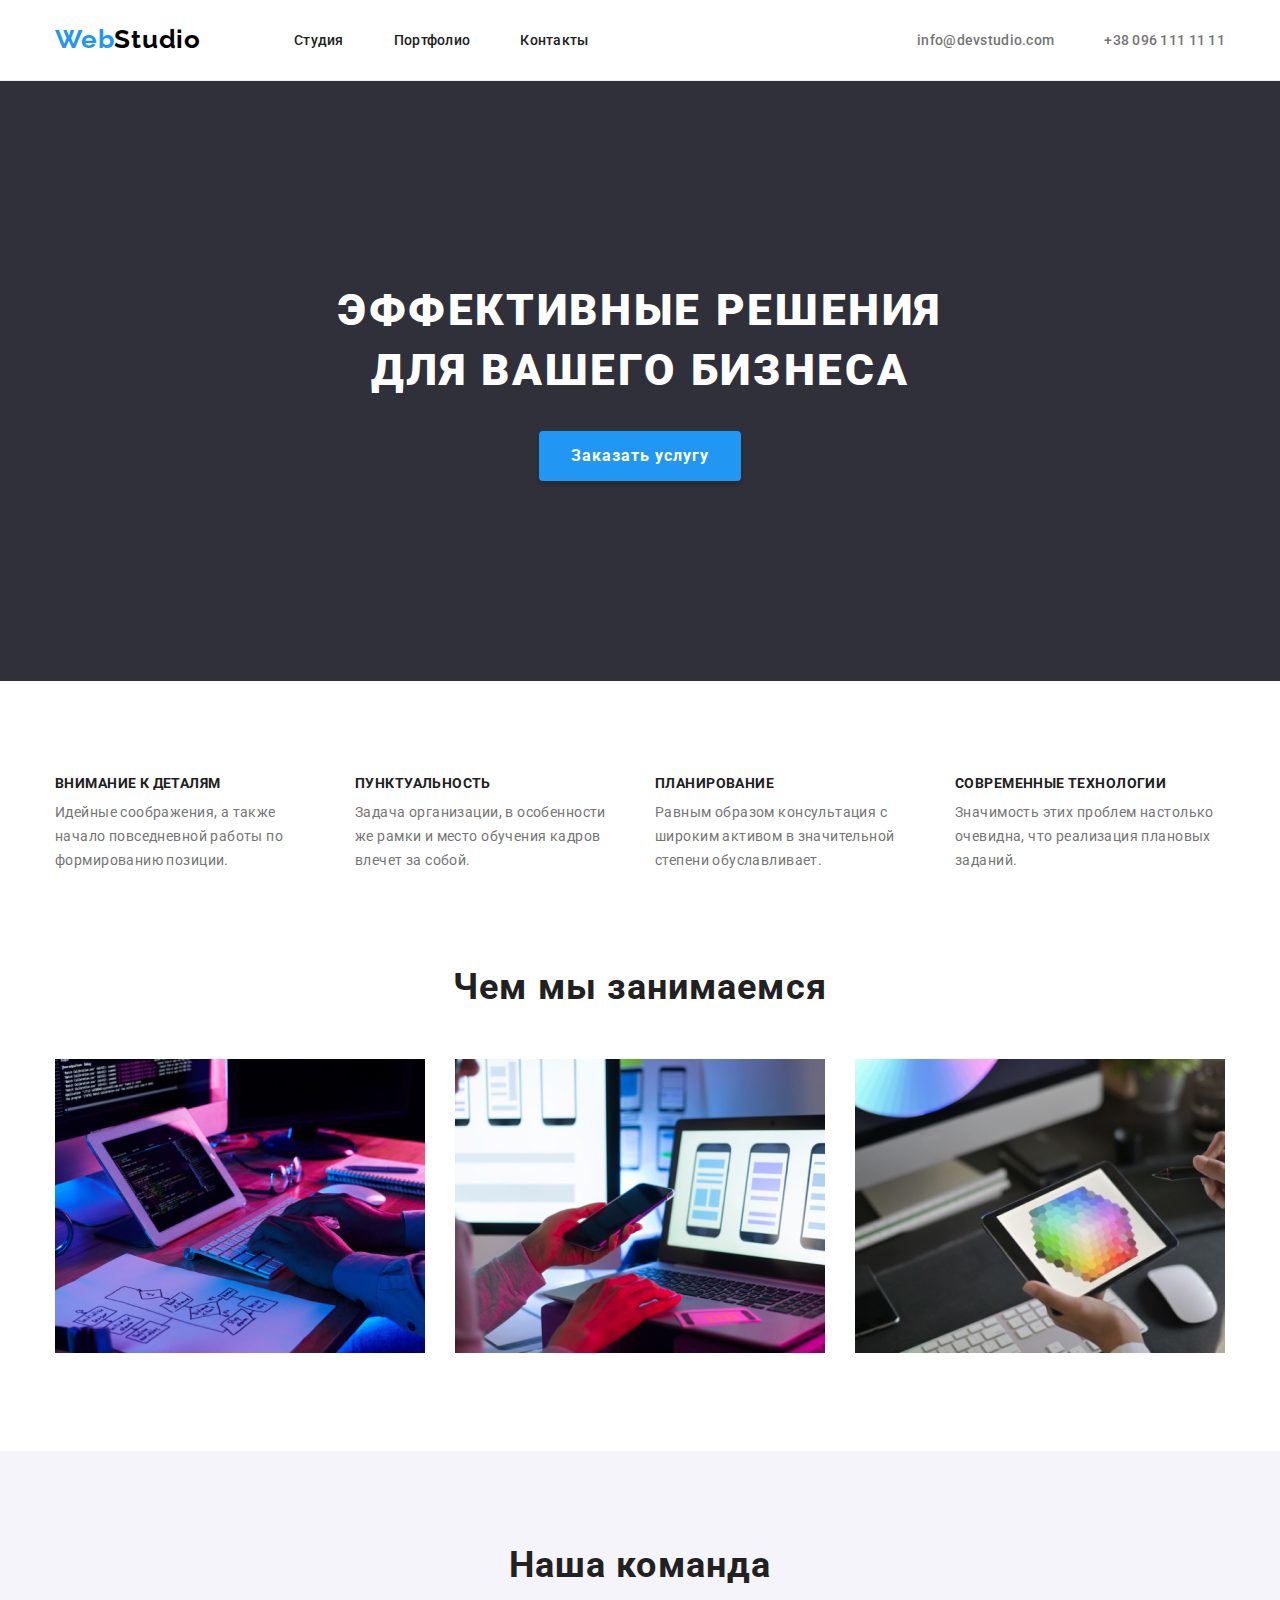
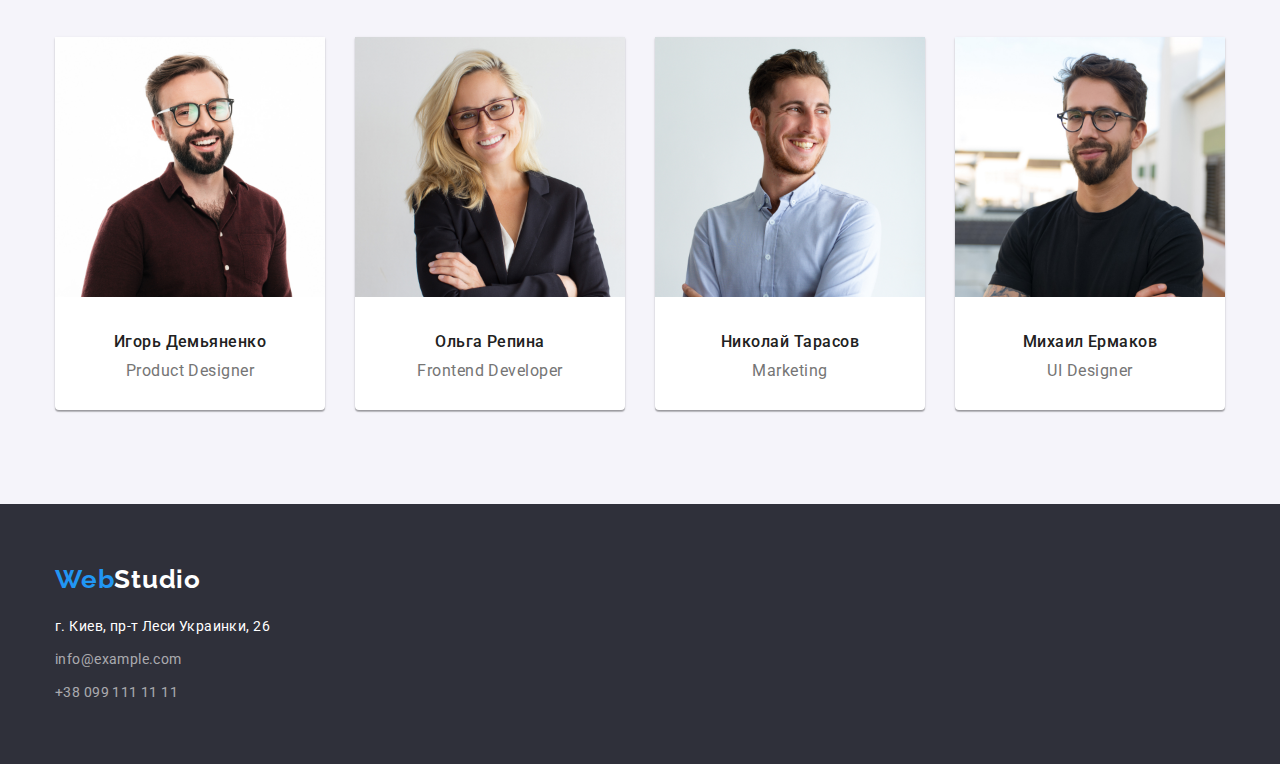
==== index.html @ d1197785 "start" ====
<!DOCTYPE html>
<html lang="ru">
    <head>
        <meta charset="UTF-8">
        <meta http-equiv="X-UA-Compatible" content="IE=edge">
        <meta name="viewport" content="width=device-width, initial-scale=1.0">
        <title>Wed Studio</title>
        <link rel="stylesheet" href="css/modern-normalize.css">
        <link rel="preconnect" href="https://fonts.gstatic.com" />
        <link href="https://fonts.googleapis.com/css2?family=Raleway:wght@700&family=Roboto:wght@400;500;700;900&display=swap"
            rel="stylesheet" />
        <link rel="stylesheet" href="./css/styles.css" />
    </head>

    <body>
        <header class="header">
            <!-- about name and contacts -->
            <div class="container">
                <div class="header-container">
                    <nav class="header-nav">
                        <a href="#" class="header-logo-site"><span class="header-logo-apart-site">Web</span>Studio</a>
                        <ul class="header-nav-items">
                            <li class="header-nav-button"> 
                                <a href="./index.html">Студия</a>
                            </li>
                            <li class="header-nav-button">
                                <a href="./portfolio.html">Портфолио</a>
                            </li>
                            <li class="header-nav-button">
                                <a href="#">Контакты</a>
                            </li>
                        </ul>
                    </nav>
                    <ul class="header-contacts-items">
                        <li class="header-contacts-button">
                            <a href="mail:info@devstudio.com">info@devstudio.com</a>
                        </li>
                        <li class="header-contacts-button">
                            <a href="tel:+380961111111">+38 096 111 11 11</a>
                        </li>
                    </ul>
                </div>
            </div>
        </header>

        <main>
            <!-- about info of site -->
            <section class="one-section">
                <div class="container">
                    <div class="container-one-section">
                        <h1 class="one-section-title"> Эффективные решения
                        <pre>для вашего бизнеса</pre></h1>
                        <button type="button" class="one-section-button"><span class="one-section-button-content">Заказать услугу</span></button>
                    </div>
                </div>
            </section>
            <section class="two-section">
                <div class="container">
                    <ul class="two-section-items">
                        <li class="two-section-items-li">
                            <h3 class="two-section-title">Внимание к деталям</h3>
                            <p class="two-section-text">
                                Идейные соображения, а также начало повседневной работы по формированию позиции.
                            </p>
                        </li>
                        <li class="two-section-items-li">
                            <h3 class="two-section-title">Пунктуальность</h3>
                            <p class="two-section-text">
                                Задача организации, в особенности же рамки и место обучения кадров влечет за собой.
                            </p>
                        </li>
                        <li class="two-section-items-li">
                            <h3 class="two-section-title">Планирование</h3>
                            <p class="two-section-text">
                                Равным образом консультация с широким активом в значительной степени обуславливает.
                            </p>
                        </li>
                        <li class="two-section-items-li">
                            <h3 class="two-section-title">Современные технологии</h3>
                            <p class="two-section-text">
                                Значимость этих проблем настолько очевидна, что реализация плановых заданий.
                            </p>
                        </li>
                    </ul>
                </div>
            </section>
            <section class="three-section">
                <div class="container">
                    <h2 class="three-four-sections-title">Чем мы занимаемся</h2>
                    <ul class="three-section-items">
                        <li class="three-section-items-li">
                            <img src="./images/work1.jpg" alt="Рабочие процессы нашей команды" width="370" />
                        </li>
                        <li class="three-section-items-li">
                            <img src="./images/work2.jpg" alt="Рабочие процессы нашей команды" width="370" />
                        </li>
                        <li class="three-section-items-li">
                            <img src="./images/work3.jpg" alt="Рабочие процессы нашей команды" width="370" />
                        </li>
                    </ul>
                </div>
            </section>
            <section class="four-section">
                <div class="container">
                    <h2 class="three-four-sections-title">Наша команда</h2>
                    <ul class="four-section-items">
                        <li class="four-section-items-li">
                            <img src="./images/emp1.jpg" alt="Работник 1" width="270" />
                            <div class="four-section-name-and-position">
                                <h3 class="four-section-name">Игорь Демьяненко</h3>
                                <p class="four-section-position">Product Designer</p>
                            </div>
                        </li>
                        <li class="four-section-items-li">
                            <img src="./images/emp2.jpg" alt="Работник 2" width="270" />
                            <div class="four-section-name-and-position">
                                <h3 class="four-section-name">Ольга Репина</h3>
                                <p class="four-section-position">Frontend Developer</p>
                            </div>
                        </li>
                        <li class="four-section-items-li">
                            <img src="./images/emp3.jpg" alt="Работник 3" width="270" />
                            <div class="four-section-name-and-position">
                                <h3 class="four-section-name">Николай Тарасов</h3>
                                <p class="four-section-position">Marketing</p>
                            </div>
                        </li>
                        <li class="four-section-items-li">
                            <img src="./images/emp4.jpg" alt="Работник 4" width="270" />
                            <div class="four-section-name-and-position">
                                <h3 class="four-section-name">Михаил Ермаков</h3>
                                <p class="four-section-position">UI Designer</p>
                            </div>
                        </li>
                    </ul>
                </div>
            </section>
        </main>

        <footer class="footer">
            <!-- address and other info-->
            <div class="container">
                <a href="#" class="footer-logo-site"><span class="footer-logo-apart-site">Web</span>Studio</a>
                <address>
                    <ul>
                        <li class="footer-address">
                            <a href="#">г. Киев, пр-т Леси Украинки, 26</a>
                        </li>
                        <li class="footer-contacts">
                            <a href="mail:info@example.com">info@example.com</a>
                        </li>
                        <li class="footer-contacts">
                            <a href="tel:+380991111111">+38 099 111 11 11</a>
                        </li>
                    </ul>
                </address>
            </div>
        </footer>
    </body>
</html>
---- css/styles.css ----
:root {
  --main-font: 'Roboto', sans-serif;
  --logo-color: #2196f3;
  --black-grey-color: #212121;
  --white-color: #ffffff;
  --grey-color: #757575;
}

body {
  font-family: var(--main-font);
  font-style: normal;
  font-weight: normal;
}

.container {
  width: 1200px;
  padding-left: 15px;
  padding-right: 15px;
  margin: 0 auto;
}

/* Header */

.header {
  background: var(--white-color);
  padding: 24px 0px 25px 0px;
  border-bottom: 1px solid #ececec;
}

.header-container {
  display: flex;
  justify-content: space-between;
  align-items: center;
}

.header-nav {
  display: flex;
  align-items: center;
}

.header-nav-items {
  font-weight: 500;
  font-size: 14px;
  line-height: 1.142;
  letter-spacing: 0.02em;
  color: var(--black-grey-color);
  display: flex;
  justify-content: space-between;
}

.header-logo-site {
  font-family: 'Raleway', sans-serif;
  font-weight: bold;
  font-size: 26px;
  line-height: 1.192;
  letter-spacing: 0.03em;
  cursor: default;
  margin-right: 93px;
}

.header-logo-apart-site {
  color: var(--logo-color);
}

.header-nav-button:hover,
.header-nav-button:focus {
  color: var(--logo-color);
  cursor: pointer;
}

.header-nav-button:not(last-shild) {
  margin-right: 50px;
}

.header-contacts-items {
  font-weight: 500;
  font-size: 14px;
  line-height: 1.142;
  letter-spacing: 0.02em;
  color: var(--grey-color);
  display: flex;
}

.header-contacts-button:hover,
.header-contacts-button:focus {
  color: var(--logo-color);
  cursor: pointer;
}

.header-contacts-button:not(:last-child) {
  margin-right: 50px;
}

/* Footer */

.footer {
  background: #2f303a;
  padding: 60px 0 60px 0;
}

.footer-logo-site {
  font-family: 'Raleway', sans-serif;
  font-weight: bold;
  font-size: 26px;
  line-height: 1.192;
  letter-spacing: 0.03em;
  color: var(--white-color);
  margin-bottom: 20px;
}

.footer-logo-apart-site {
  color: var(--logo-color);
}

.footer .footer-address {
  font-size: 14px;
  line-height: 1.714;
  letter-spacing: 0.03em;
  color: var(--white-color);
}

.footer-contacts {
  font-size: 14px;
  line-height: 1.714;
  letter-spacing: 0.03em;
  color: rgba(255, 255, 255, 0.6);
  margin-top: 9px;
}

.footer-logo-site,
.footer-address,
.footer-contacts {
  font-style: normal;
  cursor: default;
}

/* INDEX.html */
/* One section */

.one-section {
  background: #2f303a;
  padding: 200px 0px 200px 0px;
}

.container-one-section {
  display: flex;
  align-items: center;
  flex-flow: column;
}

.one-section-title {
  font-weight: 900;
  font-size: 44px;
  line-height: 1.363;
  text-align: center;
  letter-spacing: 0.06em;
  text-transform: uppercase;
  color: var(--white-color);
  margin-bottom: 30px;
}

pre {
  font-family: inherit;
  font-weight: inherit;
  font-size: inherit;
  line-height: inherit;
  text-align: inherit;
  letter-spacing: inherit;
  text-transform: inherit;
}

.one-section-button {
  background: #2196f3;
  box-shadow: 0px 4px 4px rgba(0, 0, 0, 0.15);
  border-radius: 4px;
  cursor: pointer;
  padding: 10px 32px 10px 32px;
  border: none;
}

.one-section-button-content {
  font-weight: bold;
  font-size: 16px;
  line-height: 1.875;
  display: flex;
  align-items: center;
  text-align: center;
  letter-spacing: 0.06em;
  color: var(--white-color);
}

/* Two section */

.two-section {
  padding: 94px 0 94px 0;
}

.two-section-items {
  display: flex;
  justify-content: space-between;
}

.two-section-items-li {
  width: 270px;
}

.two-section-title {
  font-weight: bold;
  font-size: 14px;
  line-height: 1.142;
  letter-spacing: 0.03em;
  text-transform: uppercase;
  color: var(--black-grey-color);
  margin-bottom: 10px;
}

.two-section-text:not(:last-child) {
  margin-right: 30px;
}

.two-section-text {
  font-size: 14px;
  line-height: 1.714;
  letter-spacing: 0.03em;
  color: var(--grey-color);
}

/* Three section */

.three-section {
  padding-bottom: 94px;
}

.three-four-sections-title {
  font-weight: bold;
  font-size: 36px;
  line-height: 1.166;
  text-align: center;
  letter-spacing: 0.03em;
  color: var(--black-grey-color);
  margin-bottom: 50px;
}

.three-section-items {
  display: flex;
}

.three-section-items-li:not(:last-child) {
  margin-right: 30px;
}

/* Four section */

.four-section {
  background: #f5f4fa;
  padding: 94px 0 94px 0;
}

.three-four-sections-title {
  font-weight: bold;
  font-size: 36px;
  line-height: 1.166;
  text-align: center;
  letter-spacing: 0.03em;
  color: var(--black-grey-color);
}

.four-section-items {
  display: flex;
}

.four-section-items-li:not(:last-child) {
  margin-right: 30px;
}

.four-section-items-li {
  background-color: #ffffff;
  box-shadow: 0px 1px 3px rgba(0, 0, 0, 0.12), 0px 1px 1px rgba(0, 0, 0, 0.14),
    0px 2px 1px rgba(0, 0, 0, 0.2);
  border-radius: 0px 0px 4px 4px;
}

.four-section-name-and-position {
  padding: 30px 0;
}

.four-section-name {
  font-weight: 500;
  font-size: 16px;
  line-height: 1.187;
  text-align: center;
  letter-spacing: 0.03em;
  color: var(--black-grey-color);
  margin-bottom: 10px;
}

.four-section-position {
  font-size: 16px;
  line-height: 1.187;
  text-align: center;
  letter-spacing: 0.03em;
  color: var(--grey-color);
}

/* PORTFOLIO.html */
/* Section */

.portfolio-section {
  padding: 94px 0 94px 0;
}

/* One ul */

.portfolio-section-one-items {
  display: flex;
  justify-content: center;
  margin-bottom: 50px;
}

.portfolio-section-button-margin {
  margin-right: 8px;
}

.portfolio-section-button {
  font-family: inherit;
  background: #f5f4fa;
  border-radius: 4px;
  font-weight: 500;
  font-size: 16px;
  line-height: 1.625;
  text-align: center;
  letter-spacing: 0.03em;
  color: var(--black-grey-color);
  padding: 6px 22px 6px 22px;
  border: none;
}

.portfolio-section-button:hover,
.portfolio-section-button:focus {
  color: white;
  background: #2196f3;
  border-radius: 4px;
  cursor: pointer;
}

/* Two ul */

.portfolio-section-two-items {
  display: flex;
  flex-flow: wrap;
}

.portfolio-section-two-li {
  background: white;
}

.portfolio-section-two-li {
  margin-right: 30px;
}

.portfolio-section-two-items > .portfolio-section-two-li:nth-child(3n + 3) {
  margin-right: 0;
}

.portfolio-section-two-li:nth-child(-n + 6) {
  margin-bottom: 30px;
}

.portfolio-section-title-and-text {
  padding: 20px 24px;
  border-right: 1px solid #eeeeee;
  border-left: 1px solid #eeeeee;
  border-bottom: 1px solid #eeeeee;
}

.portfolio-section-title {
  font-weight: bold;
  font-size: 18px;
  line-height: 2;
  letter-spacing: 0.06em;
  color: var(--black-grey-color);
  margin-bottom: 4px;
}

.portfolio-section-text {
  font-size: 16px;
  line-height: 1.875;
  letter-spacing: 0.03em;
  color: var(--grey-color);
}
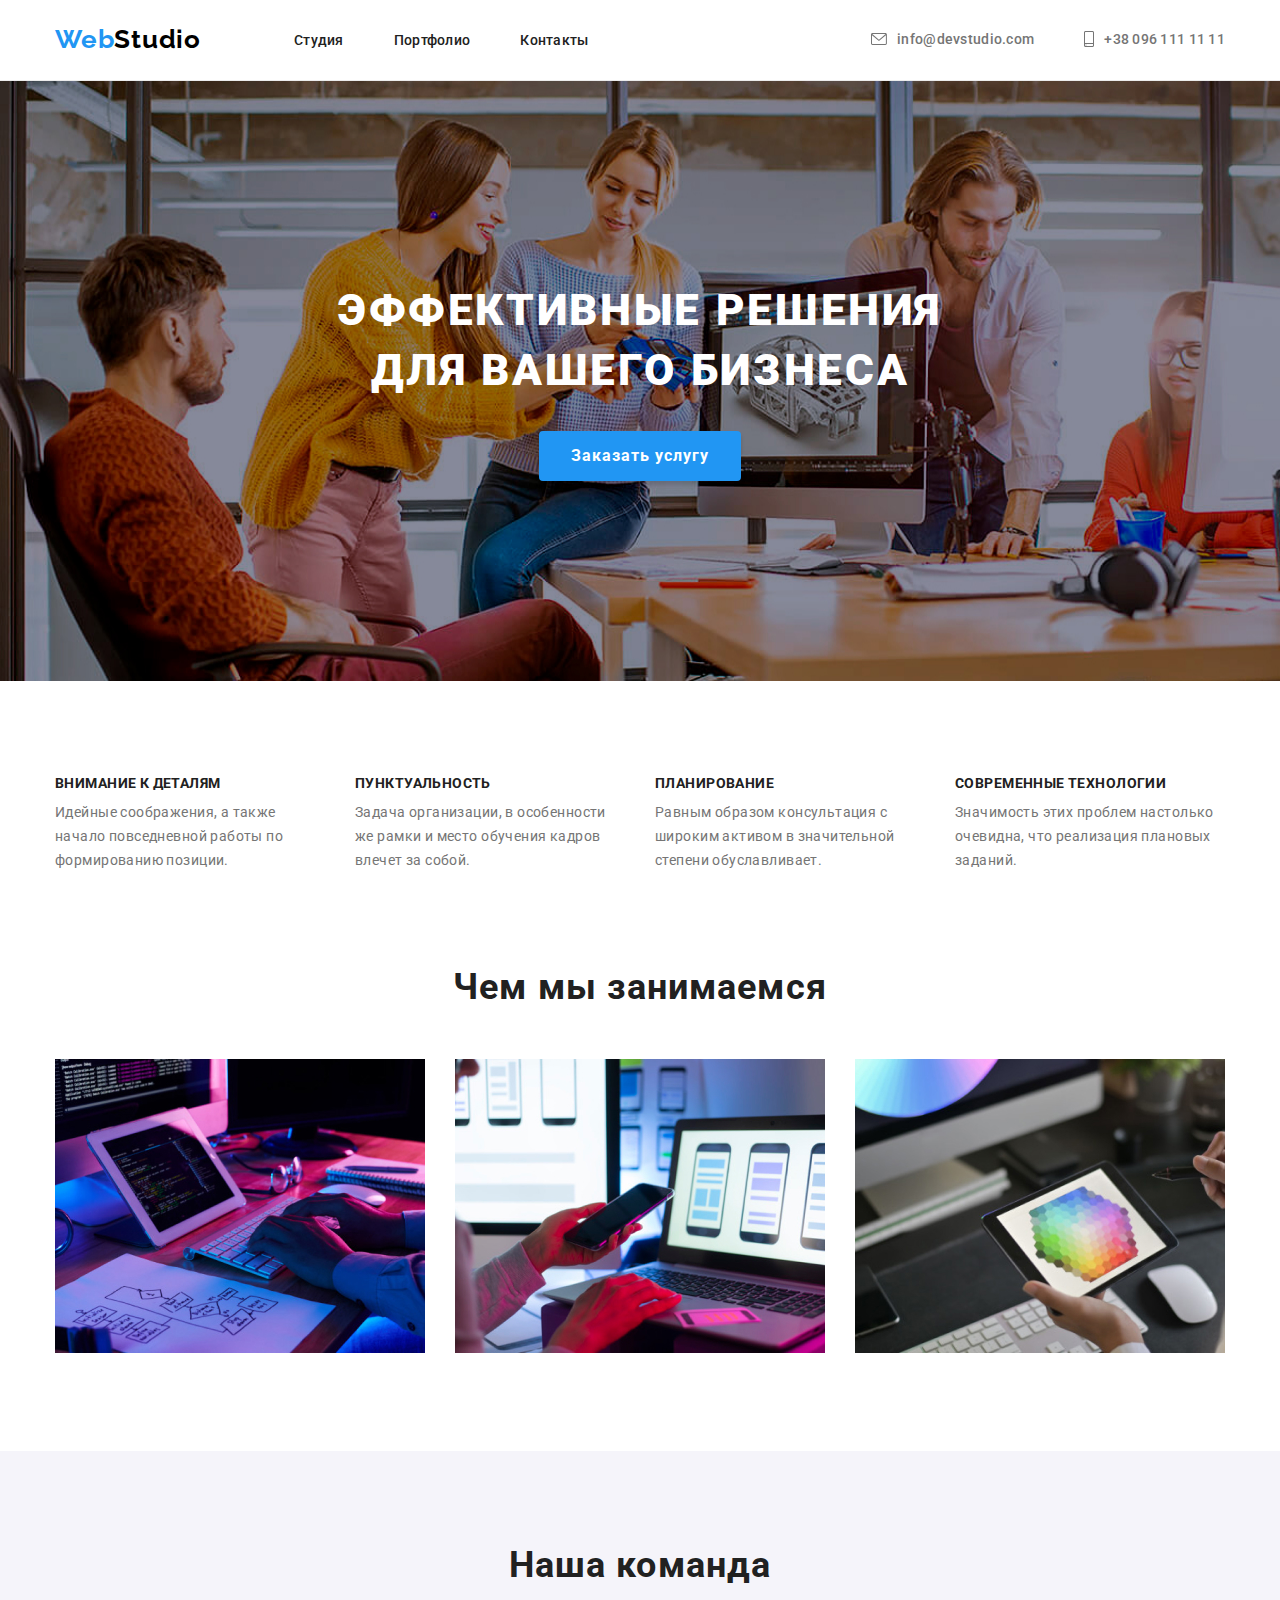
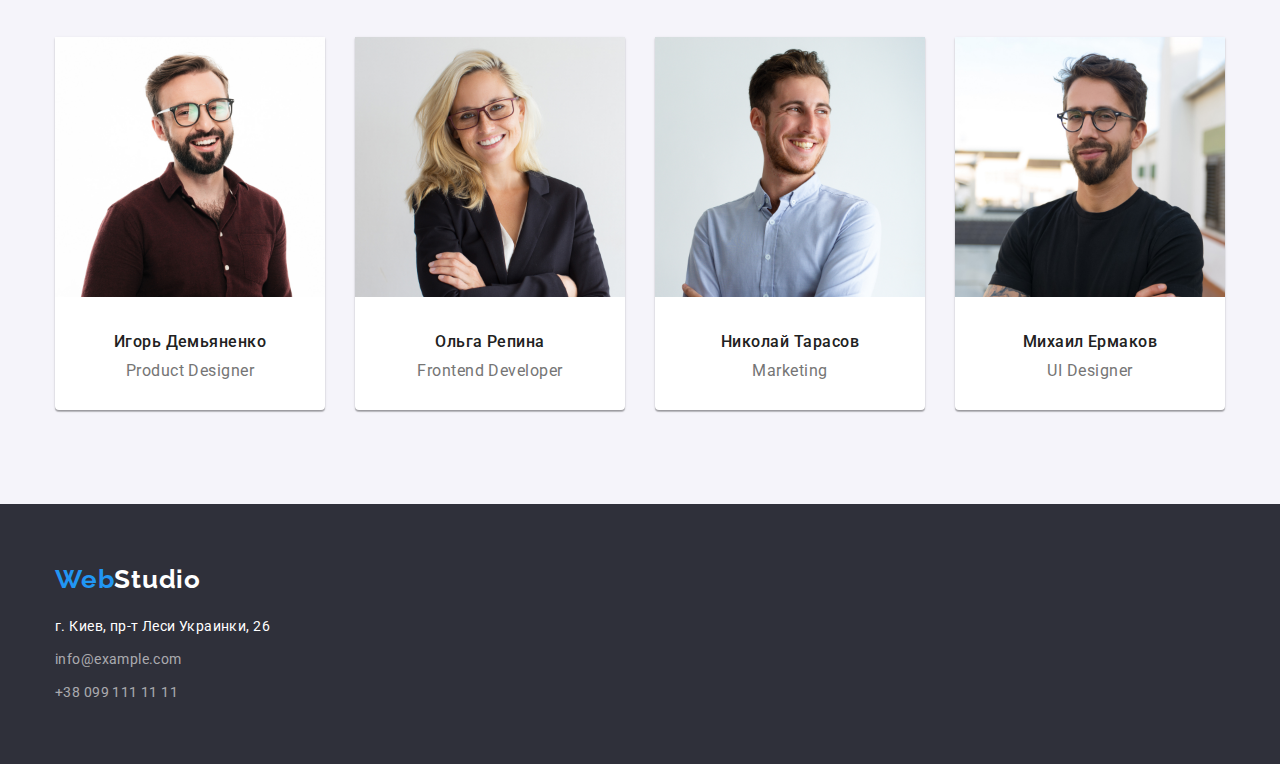
==== commit 8f592831: "header" ====
--- a/index.html
+++ b/index.html
@@ -33,9 +33,19 @@
                     </nav>
                     <ul class="header-contacts-items">
                         <li class="header-contacts-button">
+                            <a href="mail:info@devstudio.com">
+                                <svg class="header-contacts-mail">
+                                <use href="./images/icons/sprite.svg#mail"></use>
+                                </svg>
+                            </a>
                             <a href="mail:info@devstudio.com">info@devstudio.com</a>
                         </li>
                         <li class="header-contacts-button">
+                            <a href="tel:+380961111111">
+                                <svg class="header-contacts-phone">
+                                <use href="./images/icons/sprite.svg#phone"></use>
+                                </svg>
+                            </a>
                             <a href="tel:+380961111111">+38 096 111 11 11</a>
                         </li>
                     </ul>
--- a/css/styles.css
+++ b/css/styles.css
@@ -81,10 +81,37 @@
   display: flex;
 }
 
+.header-contacts-button {
+  display: flex;
+  align-items: center;
+  justify-content: center;
+}
+
 .header-contacts-button:hover,
 .header-contacts-button:focus {
   color: var(--logo-color);
   cursor: pointer;
+}
+
+.header-contacts-mail,
+.header-contacts-phone {
+  --header-color: currentColor;
+}
+
+.header-contacts-mail {
+  width: 16px;
+  height: 12px;
+  margin-right: 10px;
+  display: flex;
+  align-items: center;
+}
+
+.header-contacts-phone {
+  margin-right: 10px;
+  width: 10px;
+  height: 16px;
+  display: flex;
+  align-items: center;
 }
 
 .header-contacts-button:not(:last-child) {
@@ -138,7 +165,10 @@
 /* One section */
 
 .one-section {
-  background: #2f303a;
+  background-color: #2f303a;
+  background-image: url(../images/background.jpg);
+  background-size: cover;
+  max-width: 1600px;
   padding: 200px 0px 200px 0px;
 }
 
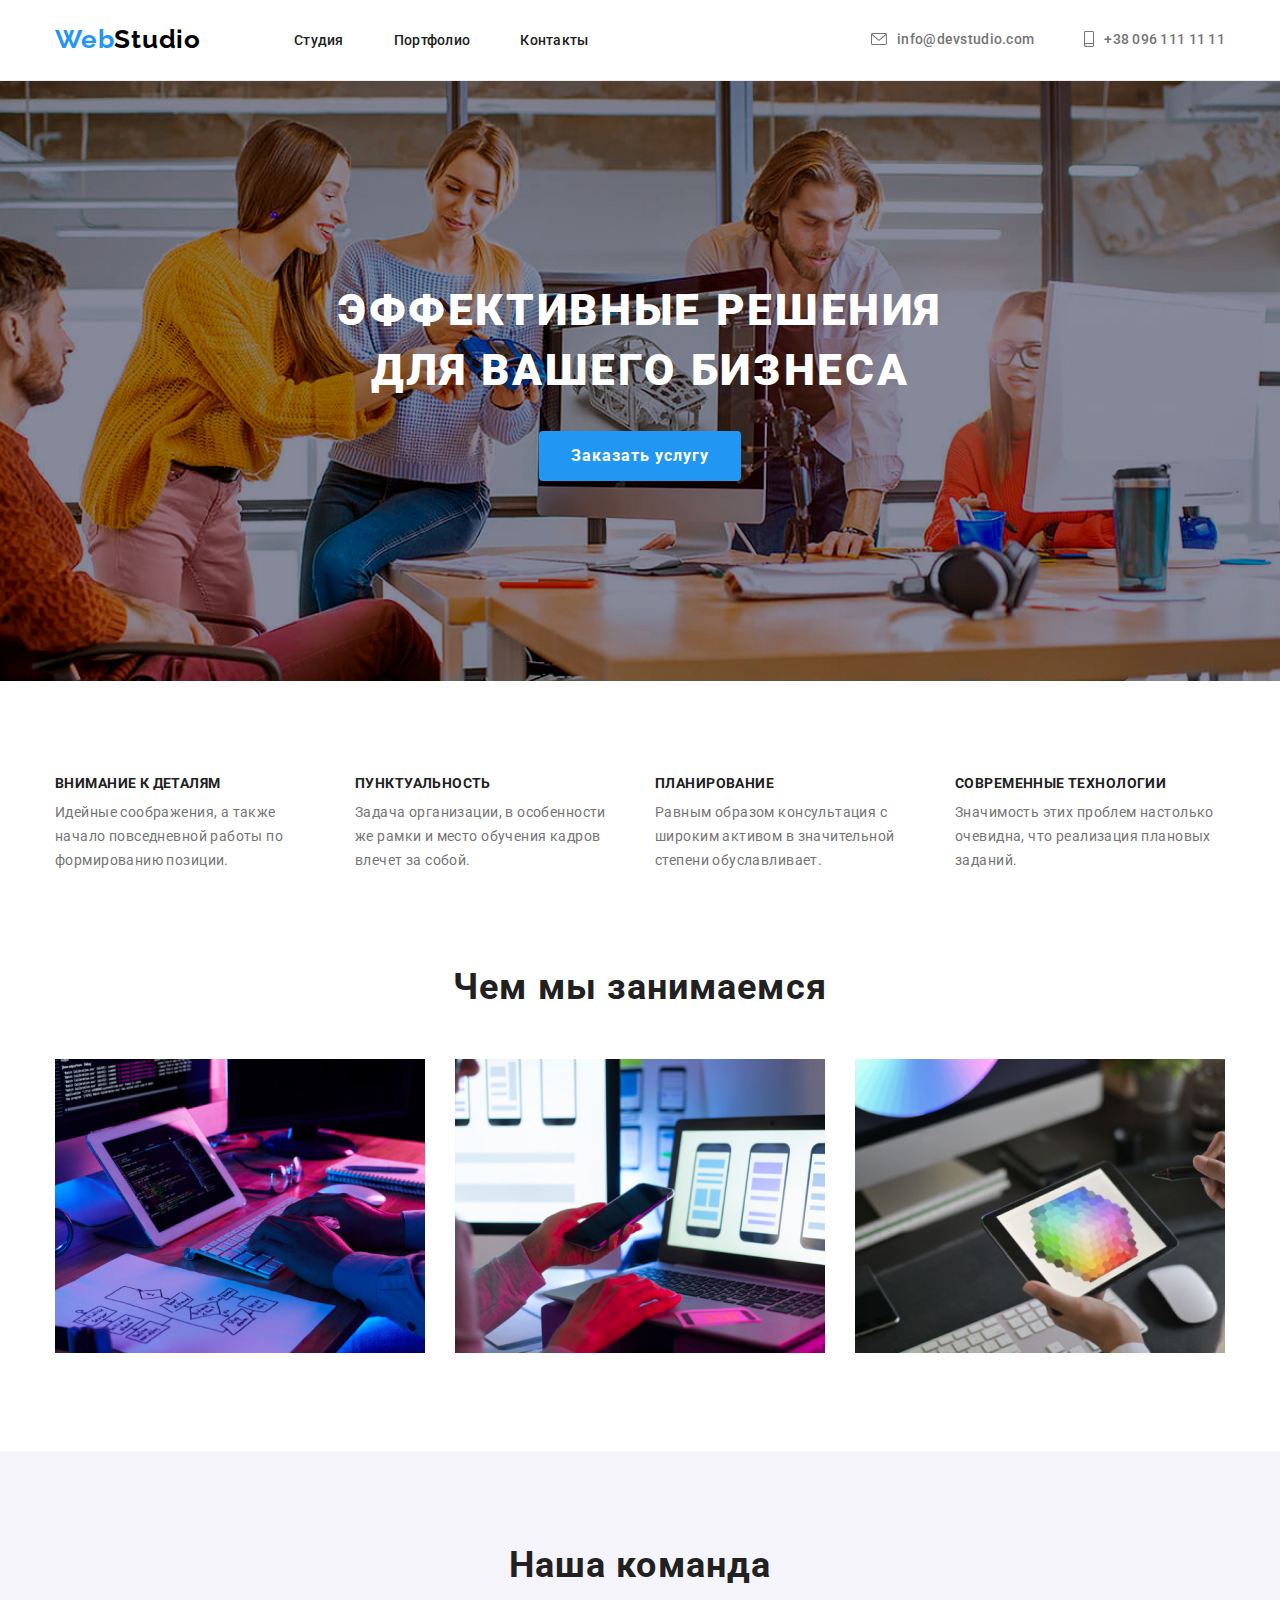
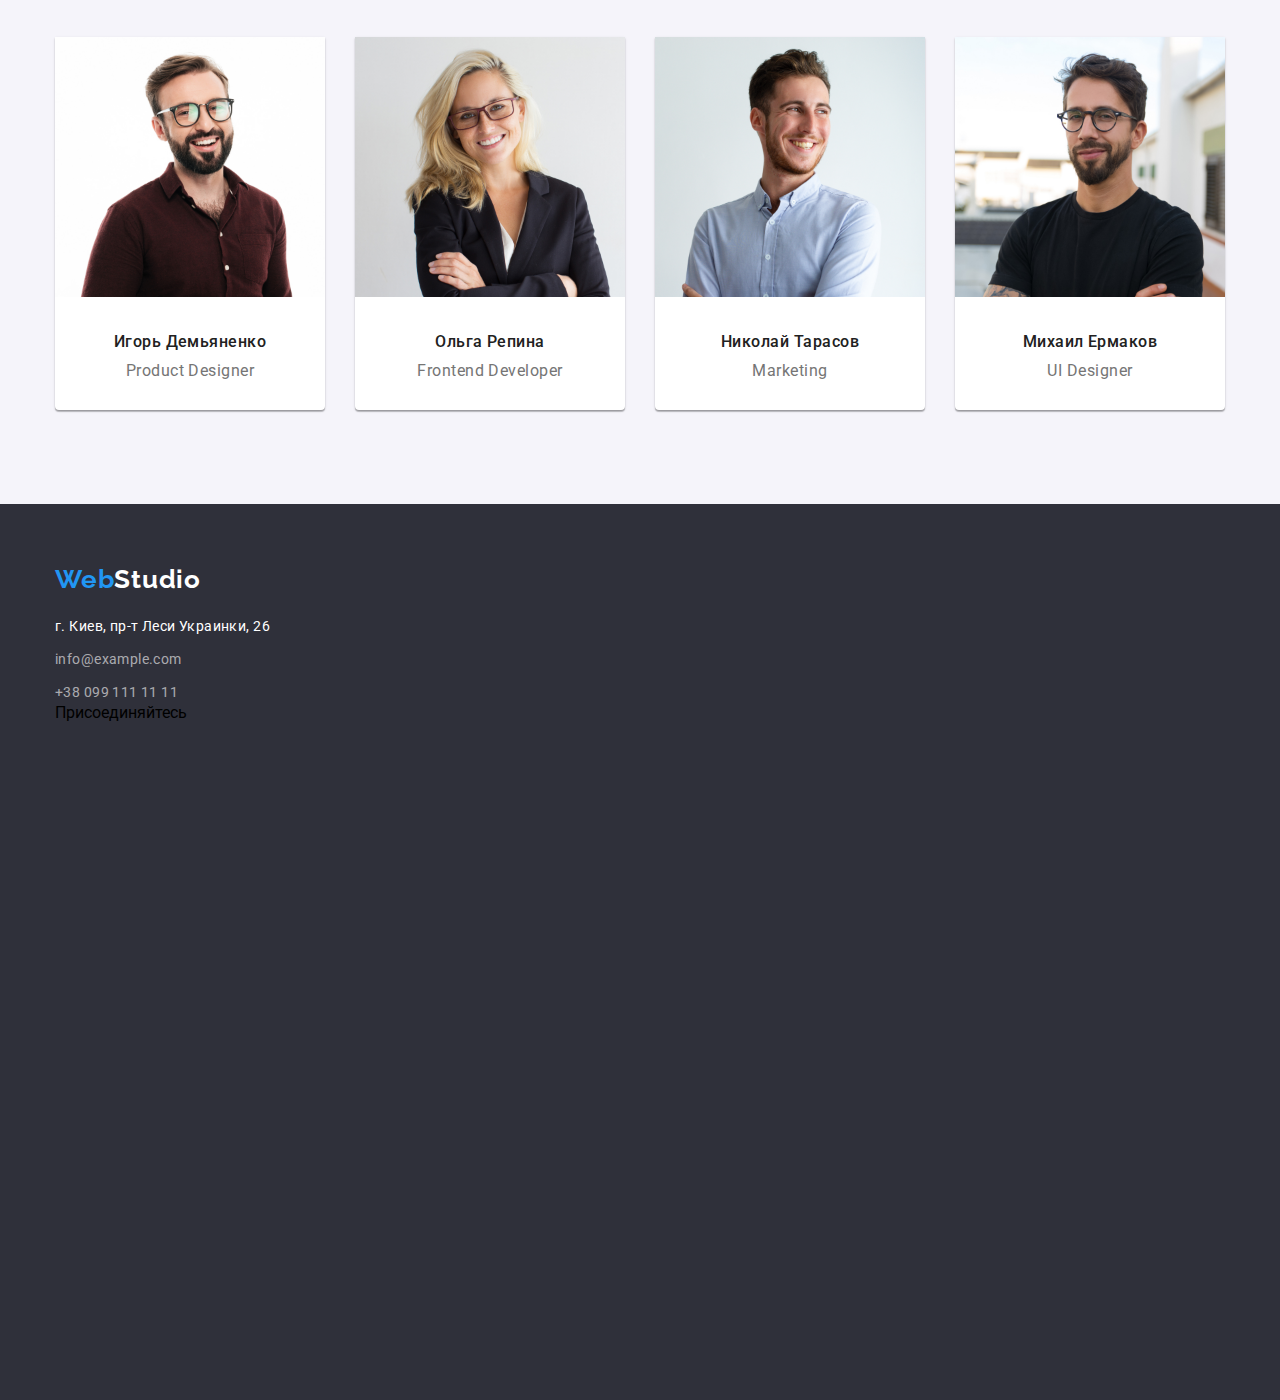
==== commit 99ca01ca: "footer 1/2" ====
--- a/index.html
+++ b/index.html
@@ -164,6 +164,39 @@
                         </li>
                     </ul>
                 </address>
+                <ul>
+                    <li>
+                        <p>Присоединяйтесь</p>
+                    </li>
+                    <li>
+                        <a href="#">
+                            <svg>
+                                <use href="./images/icons#instagram"></use>
+                            </svg>
+                        </a>
+                    </li>
+                    <li>
+                        <a href="#">
+                            <svg>
+                                <use href="./images/icons#twitter"></use>
+                            </svg>
+                        </a>
+                    </li>
+                    <li>
+                        <a href="#">
+                            <svg>
+                                <use href="./images/icons#facebook"></use>
+                            </svg>
+                        </a>
+                    </li>
+                    <li>
+                        <a href="#">
+                            <svg>
+                                <use href="./images/icons#linkedin"></use>
+                            </svg>
+                        </a>
+                    </li>
+                </ul>
             </div>
         </footer>
     </body>
--- a/css/styles.css
+++ b/css/styles.css
@@ -165,11 +165,13 @@
 /* One section */
 
 .one-section {
-  background-color: #2f303a;
-  background-image: url(../images/background.jpg);
+  background: rgba(47, 48, 58, 0.4);
+  background: url(../images/background.jpg);
   background-size: cover;
+  background-position: center;
   max-width: 1600px;
   padding: 200px 0px 200px 0px;
+  margin: 0 auto;
 }
 
 .container-one-section {
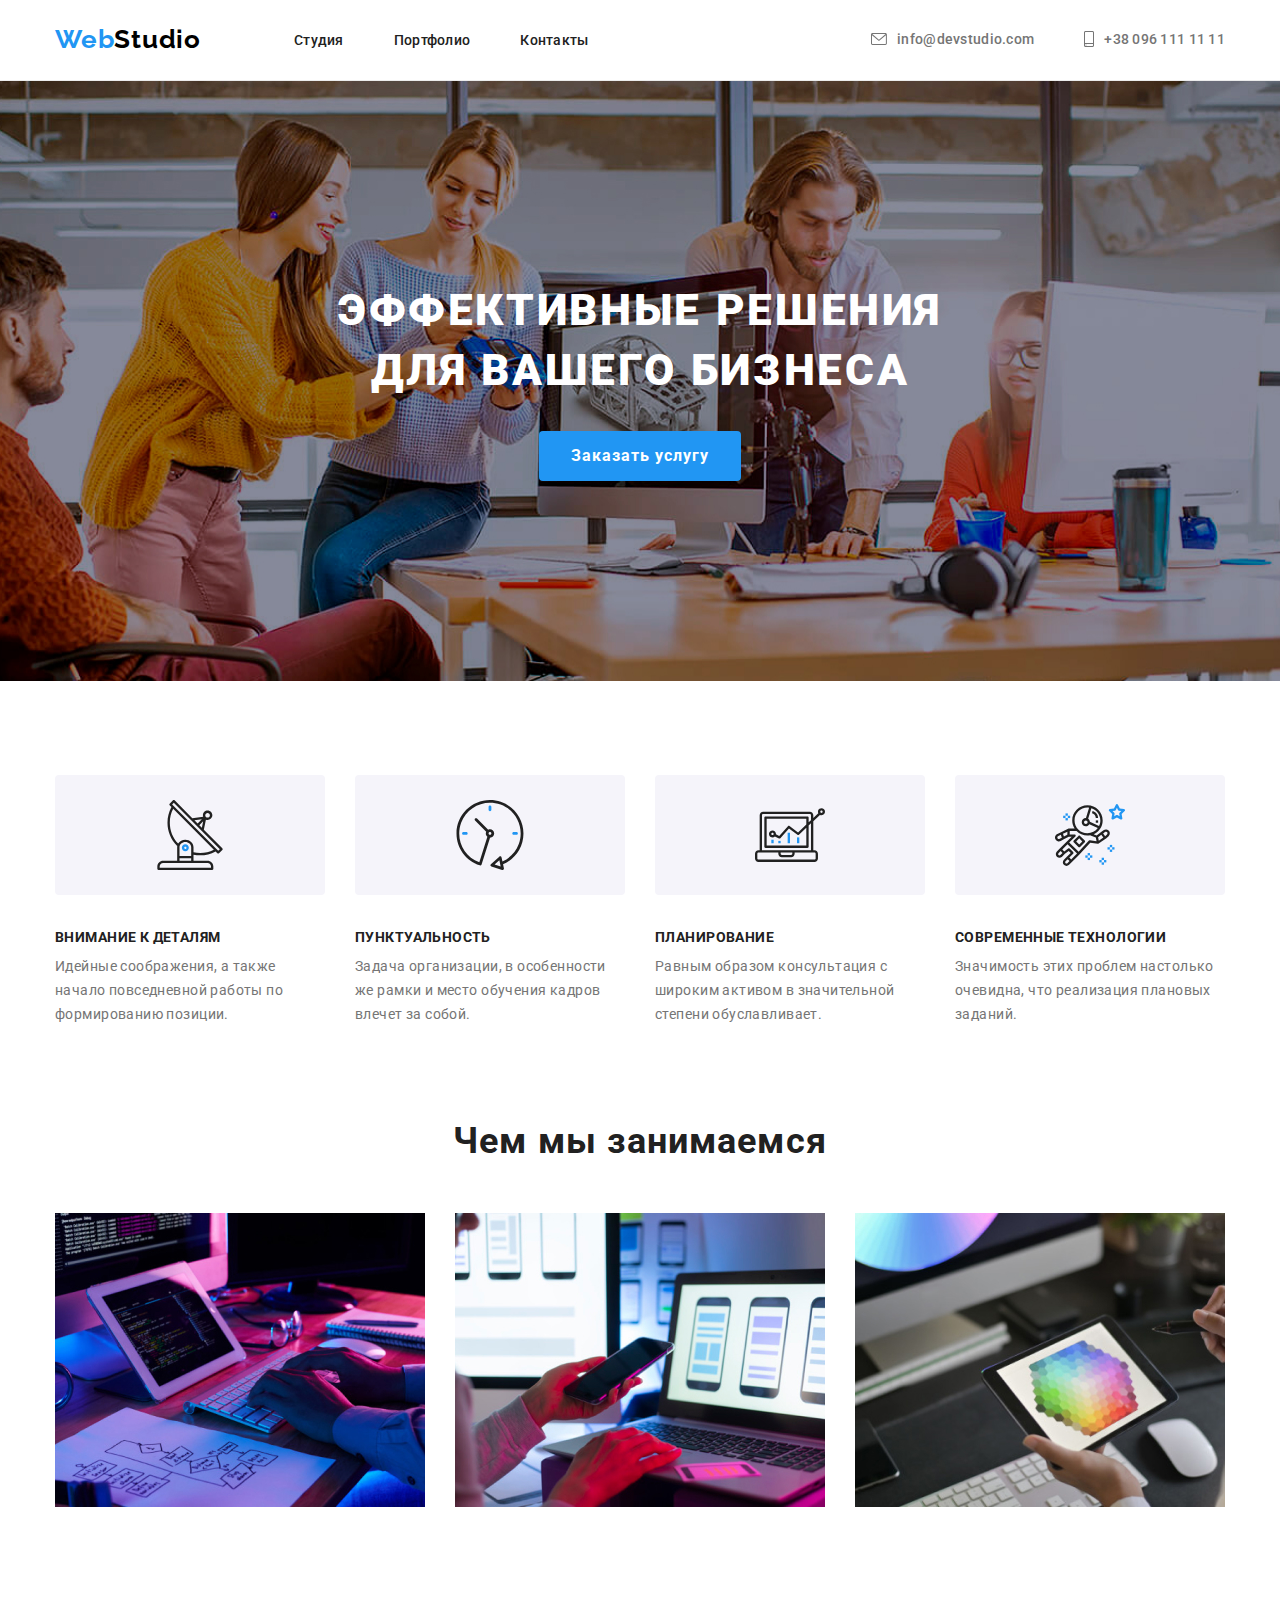
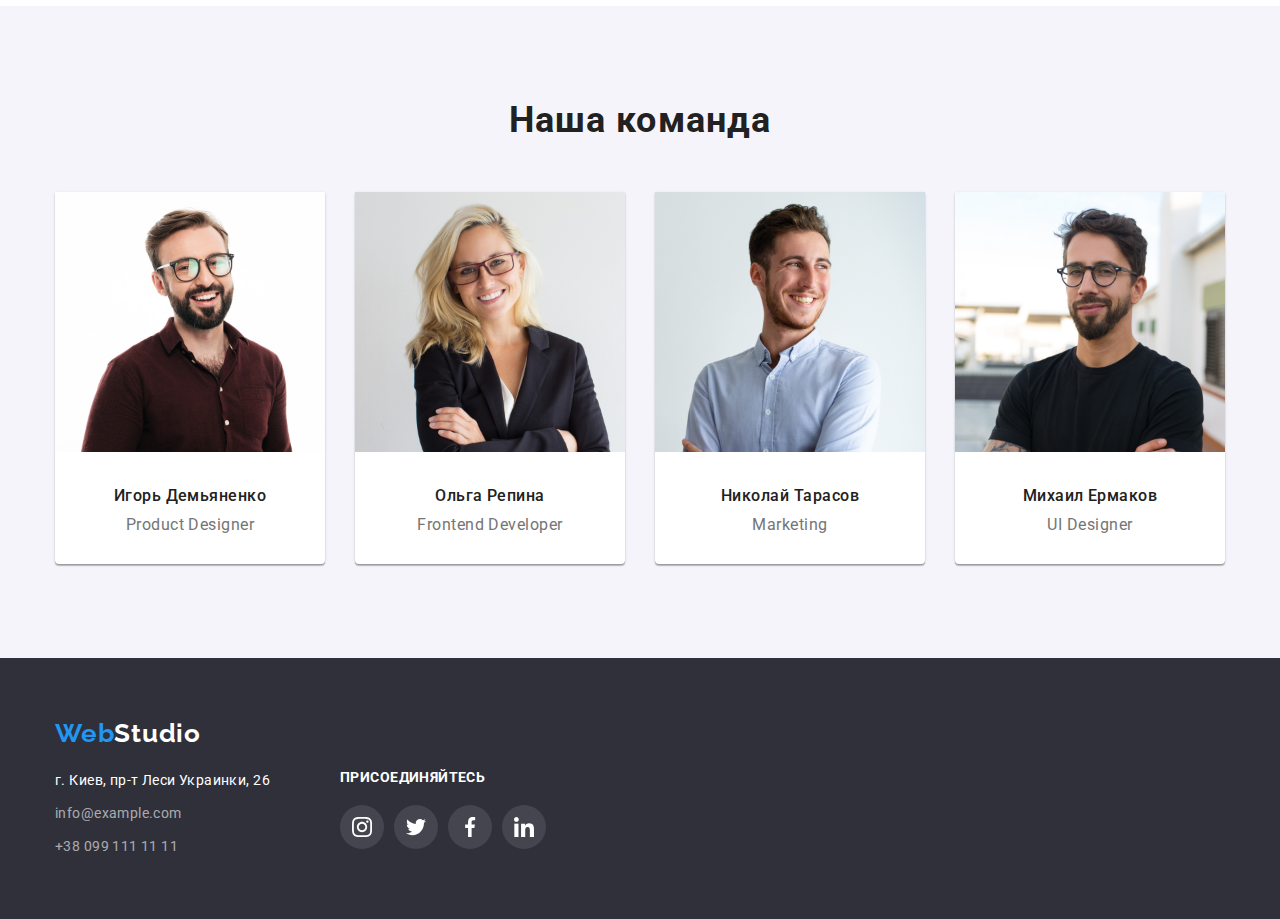
==== commit 22b3578d: "2/3 homework" ====
--- a/index.html
+++ b/index.html
@@ -68,24 +68,36 @@
                 <div class="container">
                     <ul class="two-section-items">
                         <li class="two-section-items-li">
+                            <a class="two-section-a">
+                                <svg class="two-section-icon"><use href="./images/icons/sprite.svg#antenna"></use></svg>
+                            </a>
                             <h3 class="two-section-title">Внимание к деталям</h3>
                             <p class="two-section-text">
                                 Идейные соображения, а также начало повседневной работы по формированию позиции.
                             </p>
                         </li>
                         <li class="two-section-items-li">
+                            <a class="two-section-a">
+                                <svg class="two-section-icon"><use href="./images/icons/sprite.svg#clock"></use></svg>
+                            </a>
                             <h3 class="two-section-title">Пунктуальность</h3>
                             <p class="two-section-text">
                                 Задача организации, в особенности же рамки и место обучения кадров влечет за собой.
                             </p>
                         </li>
                         <li class="two-section-items-li">
+                            <a class="two-section-a">
+                                <svg class="two-section-icon"><use href="./images/icons/sprite.svg#diagram"></use></svg>
+                            </a>
                             <h3 class="two-section-title">Планирование</h3>
                             <p class="two-section-text">
                                 Равным образом консультация с широким активом в значительной степени обуславливает.
                             </p>
                         </li>
                         <li class="two-section-items-li">
+                            <a class="two-section-a">
+                                <svg class="two-section-icon"><use href="./images/icons/sprite.svg#astronaut"></use></svg>
+                            </a>
                             <h3 class="two-section-title">Современные технологии</h3>
                             <p class="two-section-text">
                                 Значимость этих проблем настолько очевидна, что реализация плановых заданий.
@@ -151,52 +163,56 @@
             <!-- address and other info-->
             <div class="container">
                 <a href="#" class="footer-logo-site"><span class="footer-logo-apart-site">Web</span>Studio</a>
-                <address>
-                    <ul>
-                        <li class="footer-address">
-                            <a href="#">г. Киев, пр-т Леси Украинки, 26</a>
-                        </li>
-                        <li class="footer-contacts">
-                            <a href="mail:info@example.com">info@example.com</a>
-                        </li>
-                        <li class="footer-contacts">
-                            <a href="tel:+380991111111">+38 099 111 11 11</a>
-                        </li>
-                    </ul>
-                </address>
-                <ul>
-                    <li>
-                        <p>Присоединяйтесь</p>
-                    </li>
-                    <li>
-                        <a href="#">
-                            <svg>
-                                <use href="./images/icons#instagram"></use>
-                            </svg>
-                        </a>
-                    </li>
-                    <li>
-                        <a href="#">
-                            <svg>
-                                <use href="./images/icons#twitter"></use>
-                            </svg>
-                        </a>
-                    </li>
-                    <li>
-                        <a href="#">
-                            <svg>
-                                <use href="./images/icons#facebook"></use>
-                            </svg>
-                        </a>
-                    </li>
-                    <li>
-                        <a href="#">
-                            <svg>
-                                <use href="./images/icons#linkedin"></use>
-                            </svg>
-                        </a>
-                    </li>
-                </ul>
+                <div class="footer-container">
+                    <address>
+                        <ul>
+                            <li class="footer-address">
+                                <a href="#">г. Киев, пр-т Леси Украинки, 26</a>
+                            </li>
+                            <li class="footer-contacts">
+                                <a href="mail:info@example.com">info@example.com</a>
+                            </li>
+                            <li class="footer-contacts">
+                                <a href="tel:+380991111111">+38 099 111 11 11</a>
+                            </li>
+                        </ul>
+                    </address>
+                    <ul class="footer-two-items">
+                        <li>
+                            <p class="footer-title">Присоединяйтесь</p>
+                        </li>
+                        <div class="footer-container-icons">
+                            <li>
+                                <a class="footer-item" href="#">
+                                    <svg class="footer-icons">
+                                        <use href="./images/icons/sprite.svg#instagram"></use>
+                                    </svg>
+                                </a>
+                            </li>
+                            <li>
+                                <a class="footer-item" href="#">
+                                    <svg class="footer-icons">
+                                        <use href="./images/icons/sprite.svg#twitter"></use>
+                                    </svg>
+                                </a>
+                            </li>
+                            <li>
+                                <a class="footer-item" href="#">
+                                    <svg class="footer-icons">
+                                        <use href="./images/icons/sprite.svg#facebook"></use>
+                                    </svg>
+                                </a>
+                            </li>
+                            <li>
+                                <a class="footer-item" href="#">
+                                    <svg class="footer-icons">
+                                        <use href="./images/icons/sprite.svg#linkedin"></use>
+                                    </svg>
+                                </a>
+                            </li>
+                        </div>
+                    </ul>
+                </div>
             </div>
         </footer>
     </body>
--- a/css/styles.css
+++ b/css/styles.css
@@ -1,6 +1,6 @@
 :root {
   --main-font: 'Roboto', sans-serif;
-  --logo-color: #2196f3;
+  --blue-color: #2196f3;
   --black-grey-color: #212121;
   --white-color: #ffffff;
   --grey-color: #757575;
@@ -59,12 +59,12 @@
 }
 
 .header-logo-apart-site {
-  color: var(--logo-color);
+  color: var(--blue-color);
 }
 
 .header-nav-button:hover,
 .header-nav-button:focus {
-  color: var(--logo-color);
+  color: var(--blue-color);
   cursor: pointer;
 }
 
@@ -89,7 +89,7 @@
 
 .header-contacts-button:hover,
 .header-contacts-button:focus {
-  color: var(--logo-color);
+  color: var(--blue-color);
   cursor: pointer;
 }
 
@@ -136,7 +136,11 @@
 }
 
 .footer-logo-apart-site {
-  color: var(--logo-color);
+  color: var(--blue-color);
+}
+
+.footer-container {
+  display: flex;
 }
 
 .footer .footer-address {
@@ -159,6 +163,47 @@
 .footer-contacts {
   font-style: normal;
   cursor: default;
+}
+
+.footer-two-items {
+  margin-left: 70px;
+}
+
+.footer-title {
+  font-weight: bold;
+  font-size: 14px;
+  line-height: 1.142;
+  letter-spacing: 0.03em;
+  text-transform: uppercase;
+  color: var(--white-color);
+  display: block;
+  margin-bottom: 20px;
+}
+
+.footer-container-icons {
+  display: flex;
+  margin-right: -10px;
+}
+
+.footer-item {
+  width: 44px;
+  height: 44px;
+  border-radius: 50% 50%;
+  background: rgba(255, 255, 255, 0.1);
+  margin-right: 10px;
+  display: flex;
+  align-items: center;
+  justify-content: center;
+}
+
+.footer-item:focus,
+.footer-item:hover {
+  background: var(--blue-color);
+}
+
+.footer-icons {
+  width: 20px;
+  height: 20px;
 }
 
 /* INDEX.html */
@@ -236,6 +281,19 @@
   width: 270px;
 }
 
+.two-section-a {
+  width: 270px;
+  height: 120px;
+  background: #f5f4fa;
+  border-radius: 4px;
+}
+
+.two-section-icon {
+  width: 70px;
+  height: 70px;
+  margin: 25px 100px 25px 100px;
+}
+
 .two-section-title {
   font-weight: bold;
   font-size: 14px;
@@ -243,6 +301,7 @@
   letter-spacing: 0.03em;
   text-transform: uppercase;
   color: var(--black-grey-color);
+  margin-top: 30px;
   margin-bottom: 10px;
 }
 
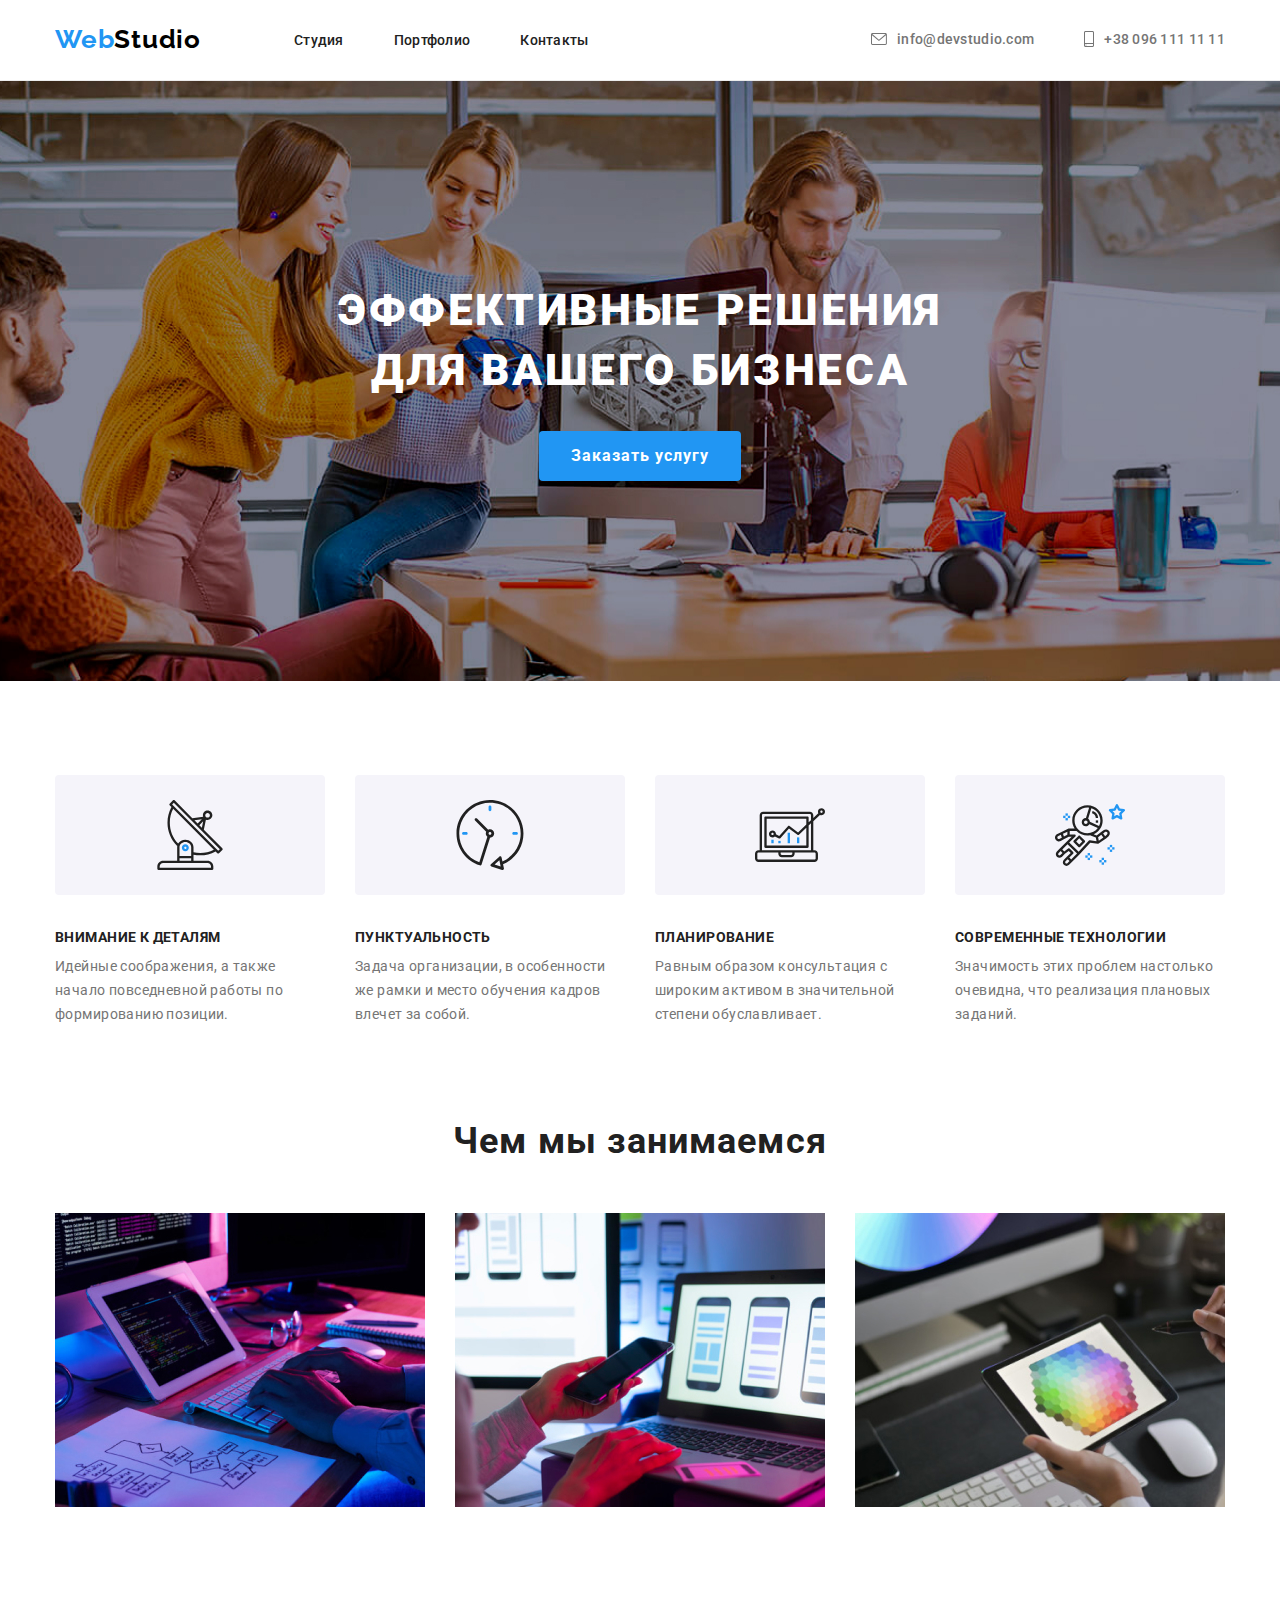
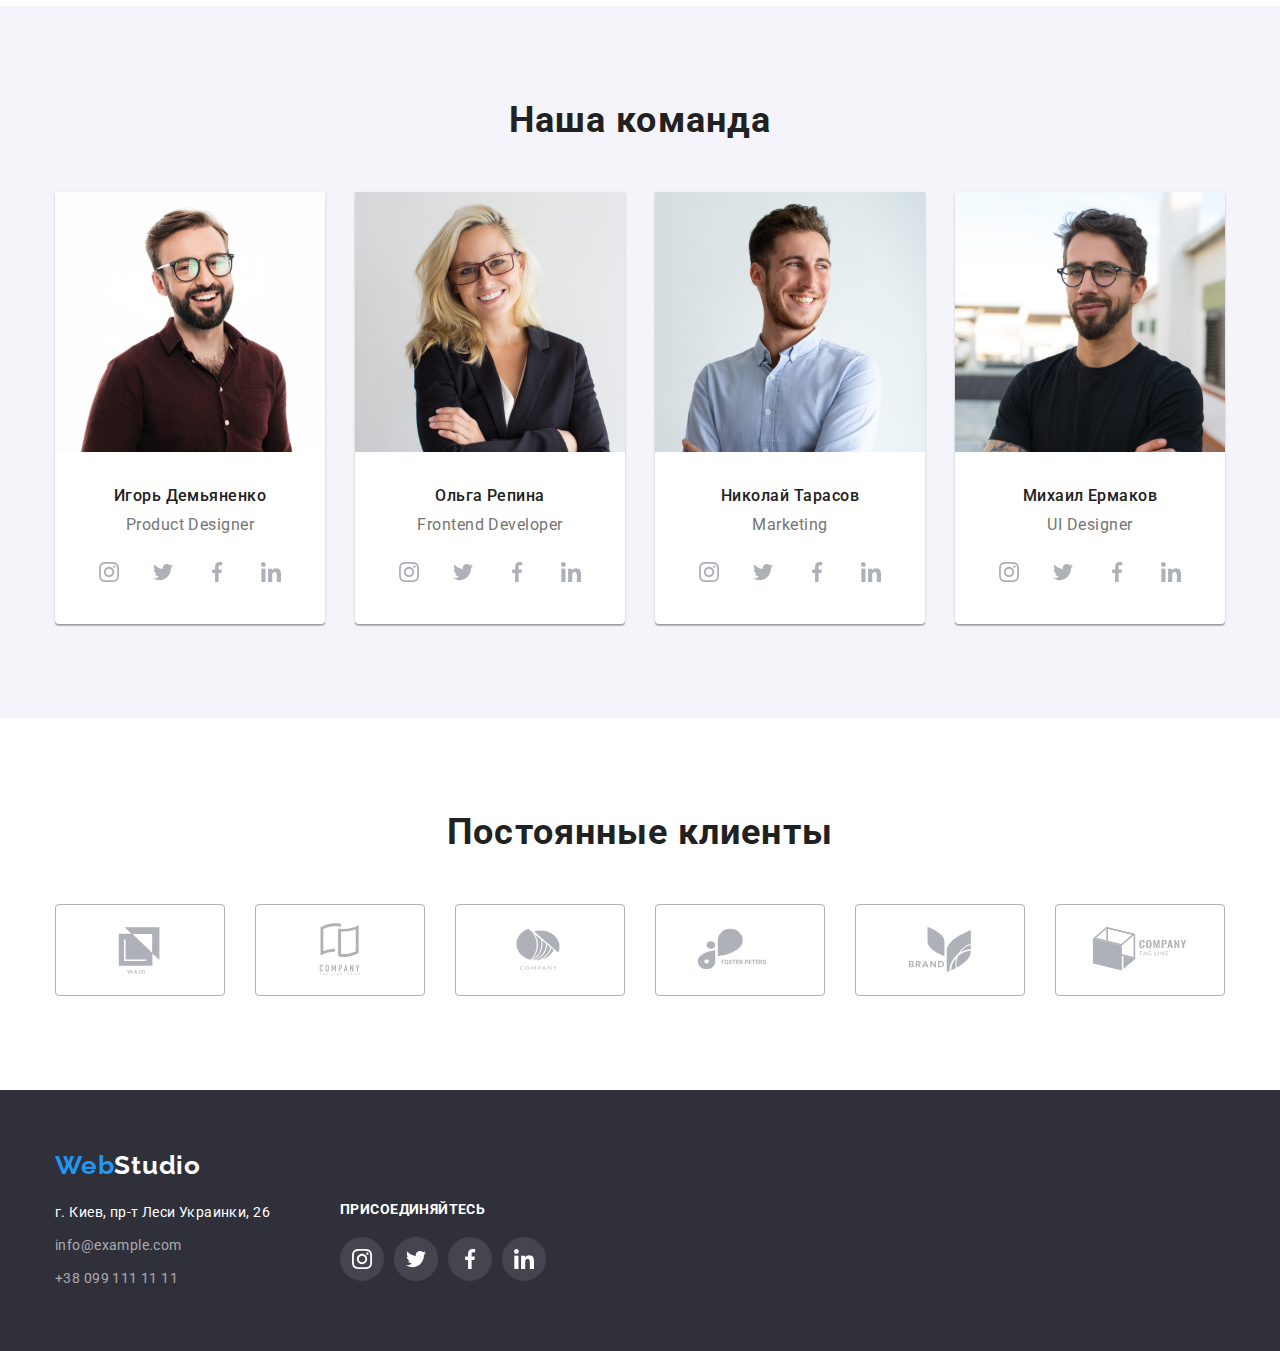
==== commit 6664f4ae: "full homework" ====
--- a/index.html
+++ b/index.html
@@ -132,6 +132,28 @@
                                 <h3 class="four-section-name">Игорь Демьяненко</h3>
                                 <p class="four-section-position">Product Designer</p>
                             </div>
+                            <div class="four-container-icons">
+                                <a class="four-section-a four-section-a-margin" href="#">
+                                    <svg class="four-section-icon">
+                                        <use href="./images/icons/sprite.svg#instagram"></use>
+                                    </svg>
+                                </a>
+                                <a class="four-section-a four-section-a-margin" href="#">
+                                    <svg class="four-section-icon">
+                                        <use href="./images/icons/sprite.svg#twitter"></use>
+                                    </svg>
+                                </a>
+                                <a class="four-section-a four-section-a-margin" href="#">
+                                    <svg class="four-section-icon">
+                                        <use href="./images/icons/sprite.svg#facebook"></use>
+                                    </svg>
+                                </a>
+                                <a class="four-section-a" href="#">
+                                    <svg class="four-section-icon">
+                                        <use href="./images/icons/sprite.svg#linkedin"></use>
+                                    </svg>
+                                </a>
+                            </div>
                         </li>
                         <li class="four-section-items-li">
                             <img src="./images/emp2.jpg" alt="Работник 2" width="270" />
@@ -139,6 +161,28 @@
                                 <h3 class="four-section-name">Ольга Репина</h3>
                                 <p class="four-section-position">Frontend Developer</p>
                             </div>
+                            <div class="four-container-icons">
+                                <a class="four-section-a four-section-a-margin" href="#">
+                                    <svg class="four-section-icon">
+                                        <use href="./images/icons/sprite.svg#instagram"></use>
+                                    </svg>
+                                </a>
+                                <a class="four-section-a four-section-a-margin" href="#">
+                                    <svg class="four-section-icon">
+                                        <use href="./images/icons/sprite.svg#twitter"></use>
+                                    </svg>
+                                </a>
+                                <a class="four-section-a four-section-a-margin" href="#">
+                                    <svg class="four-section-icon">
+                                        <use href="./images/icons/sprite.svg#facebook"></use>
+                                    </svg>
+                                </a>
+                                <a class="four-section-a" href="#">
+                                    <svg class="four-section-icon">
+                                        <use href="./images/icons/sprite.svg#linkedin"></use>
+                                    </svg>
+                                </a>
+                            </div>
                         </li>
                         <li class="four-section-items-li">
                             <img src="./images/emp3.jpg" alt="Работник 3" width="270" />
@@ -146,6 +190,28 @@
                                 <h3 class="four-section-name">Николай Тарасов</h3>
                                 <p class="four-section-position">Marketing</p>
                             </div>
+                            <div class="four-container-icons">
+                                <a class="four-section-a four-section-a-margin" href="#">
+                                    <svg class="four-section-icon">
+                                        <use href="./images/icons/sprite.svg#instagram"></use>
+                                    </svg>
+                                </a>
+                                <a class="four-section-a four-section-a-margin" href="#">
+                                    <svg class="four-section-icon">
+                                        <use href="./images/icons/sprite.svg#twitter"></use>
+                                    </svg>
+                                </a>
+                                <a class="four-section-a four-section-a-margin" href="#">
+                                    <svg class="four-section-icon">
+                                        <use href="./images/icons/sprite.svg#facebook"></use>
+                                    </svg>
+                                </a>
+                                <a class="four-section-a" href="#">
+                                    <svg class="four-section-icon">
+                                        <use href="./images/icons/sprite.svg#linkedin"></use>
+                                    </svg>
+                                </a>
+                            </div>
                         </li>
                         <li class="four-section-items-li">
                             <img src="./images/emp4.jpg" alt="Работник 4" width="270" />
@@ -153,6 +219,77 @@
                                 <h3 class="four-section-name">Михаил Ермаков</h3>
                                 <p class="four-section-position">UI Designer</p>
                             </div>
+                            <div class="four-container-icons">
+                                <a class="four-section-a four-section-a-margin" href="#">
+                                    <svg class="four-section-icon">
+                                        <use href="./images/icons/sprite.svg#instagram"></use>
+                                    </svg>
+                                </a>
+                                <a class="four-section-a four-section-a-margin" href="#">
+                                    <svg class="four-section-icon">
+                                        <use href="./images/icons/sprite.svg#twitter"></use>
+                                    </svg>
+                                </a>
+                                <a class="four-section-a four-section-a-margin" href="#">
+                                    <svg class="four-section-icon">
+                                        <use href="./images/icons/sprite.svg#facebook"></use>
+                                    </svg>
+                                </a>
+                                <a class="four-section-a" href="#">
+                                    <svg class="four-section-icon">
+                                        <use href="./images/icons/sprite.svg#linkedin"></use>
+                                    </svg>
+                                </a>
+                            </div>
+                        </li>
+                    </ul>
+                </div>
+            </section>
+            <section class="five-section">
+                <div class="container">
+                    <h2 class="five-section-title">Постоянные клиенты</h2>
+                    <ul class="five-section-items">
+                        <li>
+                            <a class="five-section-a" href="#">
+                                <svg class="five-section-icon">
+                                    <use href="./images/icons/sprite.svg#company1"></use>
+                                </svg>
+                            </a>
+                        </li>
+                        <li>
+                            <a class="five-section-a" href="#">
+                                <svg class="five-section-icon">
+                                    <use href="./images/icons/sprite.svg#company2"></use>
+                                </svg>
+                            </a>
+                        </li>
+                        <li>
+                            <a class="five-section-a" href="#">
+                                <svg class="five-section-icon">
+                                    <use href="./images/icons/sprite.svg#company3"></use>
+                                </svg>
+                            </a>
+                        </li>
+                        <li>
+                            <a class="five-section-a" href="#">
+                                <svg class="five-section-icon">
+                                    <use href="./images/icons/sprite.svg#company4"></use>
+                                </svg>
+                            </a>
+                        </li>
+                        <li>
+                            <a class="five-section-a" href="#">
+                                <svg class="five-section-icon">
+                                    <use href="./images/icons/sprite.svg#company5"></use>
+                                </svg>
+                            </a>
+                        </li>
+                        <li>
+                            <a class="five-section-a" href="#">
+                                <svg class="five-section-icon">
+                                    <use href="./images/icons/sprite.svg#company6"></use>
+                                </svg>
+                            </a>
                         </li>
                     </ul>
                 </div>
--- a/css/styles.css
+++ b/css/styles.css
@@ -204,6 +204,7 @@
 .footer-icons {
   width: 20px;
   height: 20px;
+  fill: white;
 }
 
 /* INDEX.html */
@@ -372,7 +373,7 @@
 }
 
 .four-section-name-and-position {
-  padding: 30px 0;
+  padding-top: 30px;
 }
 
 .four-section-name {
@@ -391,6 +392,80 @@
   text-align: center;
   letter-spacing: 0.03em;
   color: var(--grey-color);
+}
+
+.four-container-icons {
+  margin-top: 16px;
+  padding: 0 32px 30px 32px;
+  display: flex;
+  margin-right: -10px;
+}
+
+.four-section-a {
+  width: 44px;
+  height: 44px;
+  display: flex;
+  align-items: center;
+  justify-content: center;
+  margin-right: 10px;
+}
+
+.four-section-a:focus,
+.four-section-a:hover {
+  background: var(--blue-color);
+  border-radius: 50% 50%;
+  --four-icons: white;
+  cursor: pointer;
+}
+
+.four-section-icon {
+  width: 20px;
+  height: 20px;
+  fill: #afb1b8;
+}
+
+/* Five section */
+
+.five-section {
+  padding: 94px 0;
+}
+
+.five-section-title {
+  font-weight: bold;
+  font-size: 36px;
+  line-height: 1.166;
+  text-align: center;
+  letter-spacing: 0.03em;
+  color: var(--black-grey-color);
+  margin-bottom: 50px;
+}
+
+.five-section-items {
+  display: flex;
+  justify-content: space-between;
+  align-items: center;
+}
+
+.five-section-a {
+  width: 170px;
+  height: 92px;
+  border: 1px solid #afb1b8;
+  border-radius: 4px;
+  display: flex;
+  justify-content: center;
+  align-items: center;
+}
+
+.five-section-a:hover,
+.five-section-a:focus {
+  border: 1px solid var(--blue-color);
+  --five-icons: var(--blue-color);
+}
+
+.five-section-icon {
+  width: 106px;
+  height: 60px;
+  fill: #afb1b8;
 }
 
 /* PORTFOLIO.html */
@@ -443,10 +518,14 @@
 
 .portfolio-section-two-li {
   background: white;
-}
-
-.portfolio-section-two-li {
   margin-right: 30px;
+  cursor: pointer;
+}
+
+.portfolio-section-two-li:hover,
+.portfolio-section-two-li:focus {
+  box-shadow: 0px 1px 1px rgba(0, 0, 0, 0.12), 0px 4px 4px rgba(0, 0, 0, 0.06),
+    1px 4px 6px rgba(0, 0, 0, 0.16);
 }
 
 .portfolio-section-two-items > .portfolio-section-two-li:nth-child(3n + 3) {
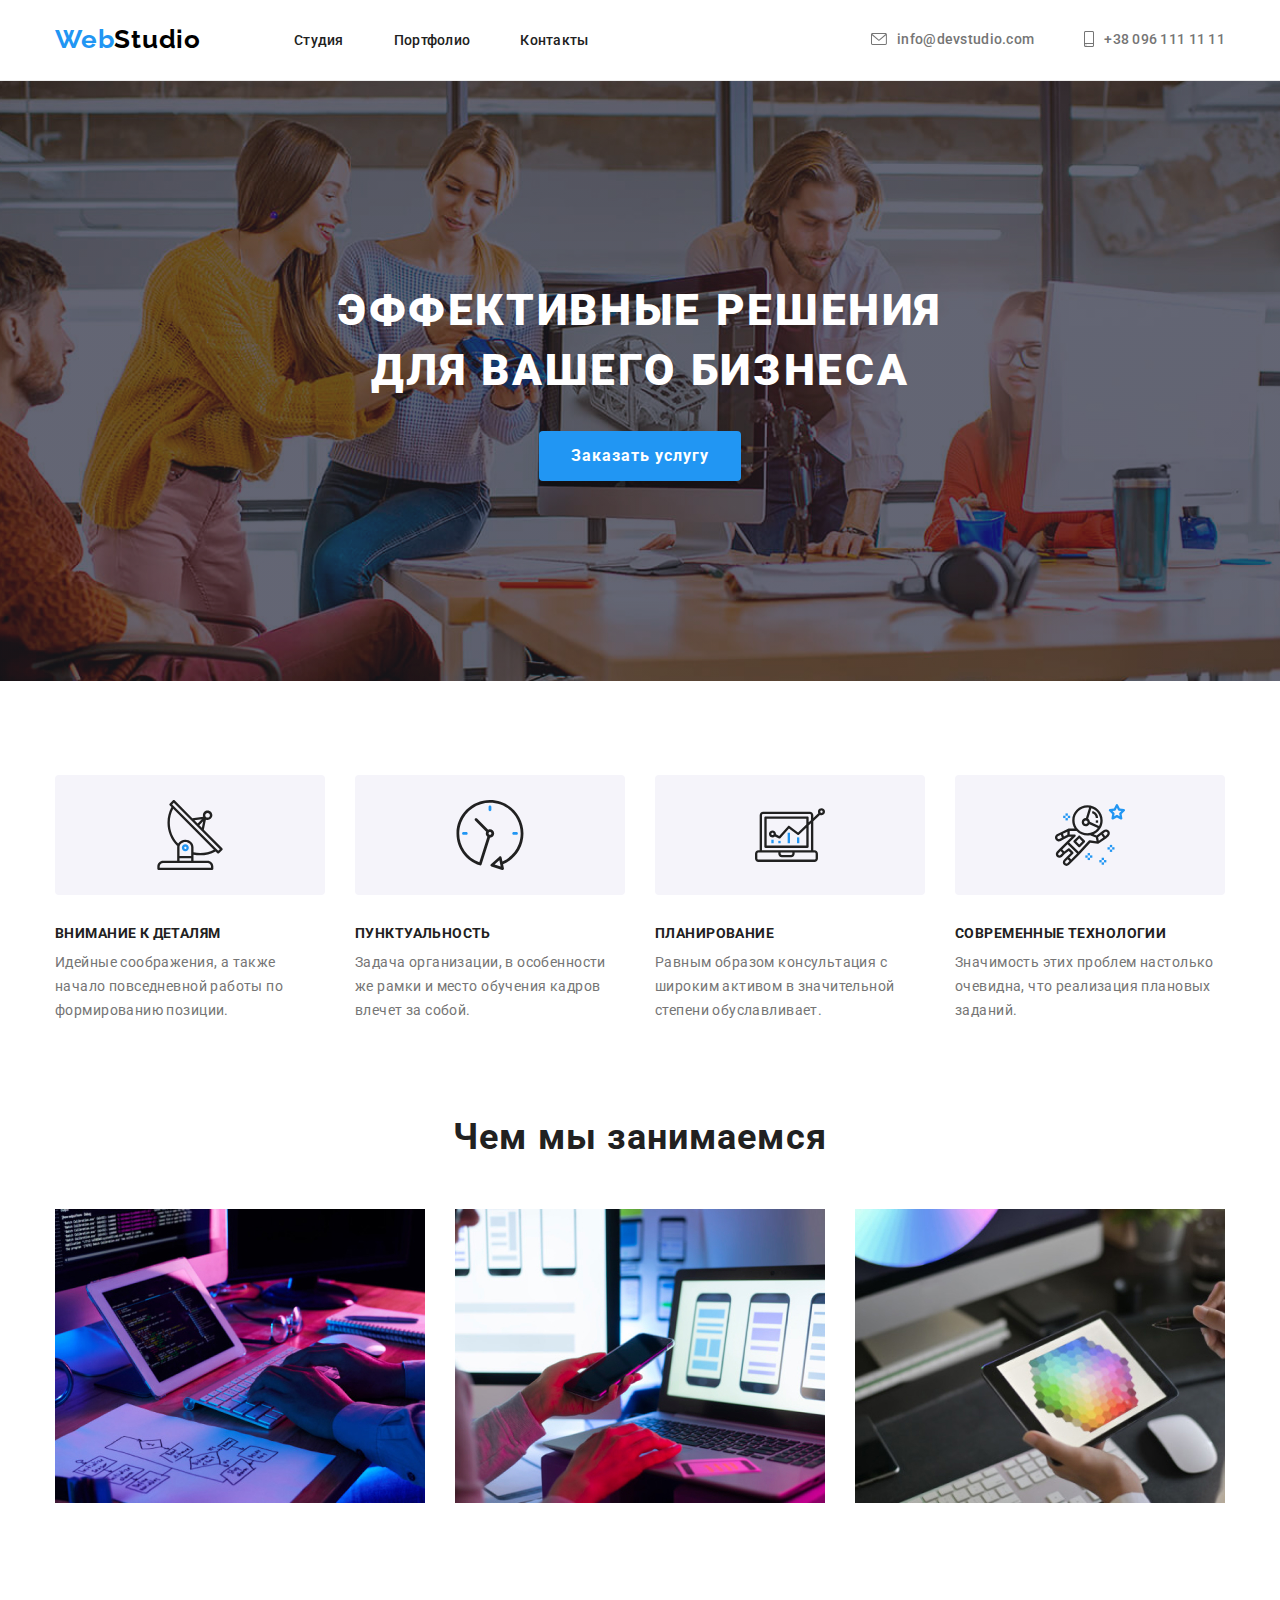
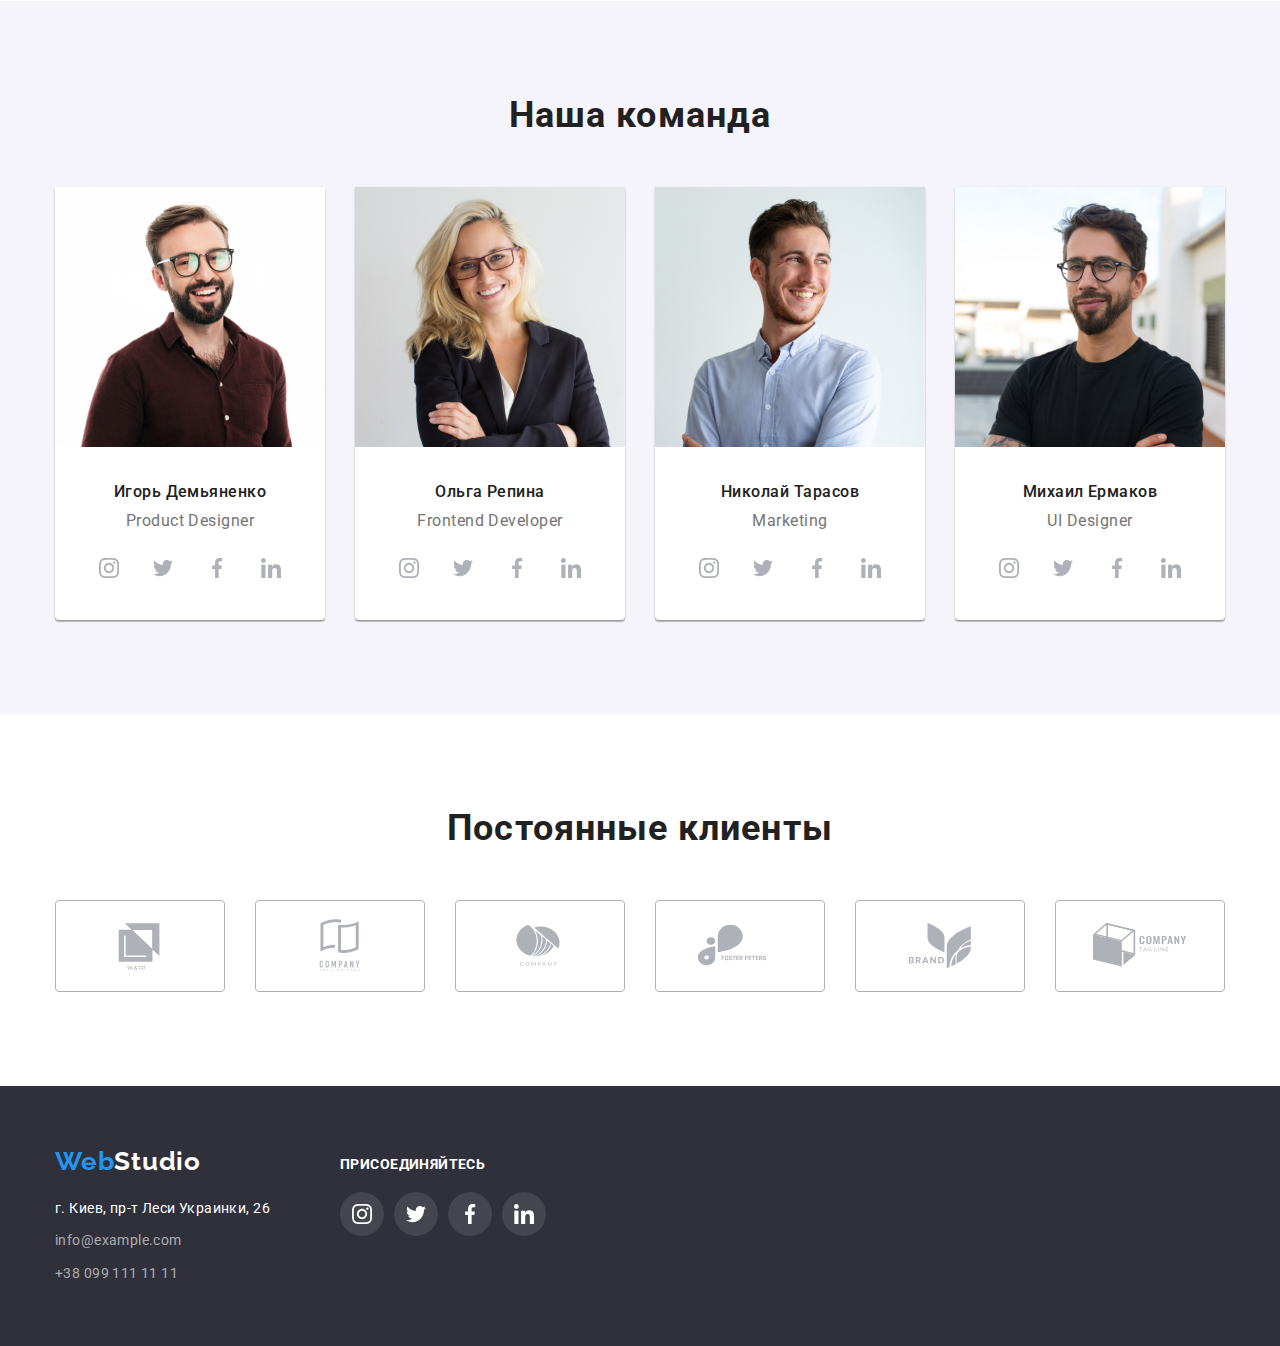
==== commit 9e383153: "erros homework" ====
--- a/index.html
+++ b/index.html
@@ -299,11 +299,11 @@
         <footer class="footer">
             <!-- address and other info-->
             <div class="container">
-                <a href="#" class="footer-logo-site"><span class="footer-logo-apart-site">Web</span>Studio</a>
                 <div class="footer-container">
-                    <address>
+                    <a href="#" class="footer-logo-site"><span class="footer-logo-apart-site">Web</span>Studio</a>
+                    <address class="footer-address">
                         <ul>
-                            <li class="footer-address">
+                            <li class="footer-address-li">
                                 <a href="#">г. Киев, пр-т Леси Украинки, 26</a>
                             </li>
                             <li class="footer-contacts">
@@ -314,43 +314,33 @@
                             </li>
                         </ul>
                     </address>
-                    <ul class="footer-two-items">
-                        <li>
-                            <p class="footer-title">Присоединяйтесь</p>
-                        </li>
+                </div>
+                    <div class="footer-container-media">
+                        <p class="footer-title">Присоединяйтесь</p>
                         <div class="footer-container-icons">
-                            <li>
                                 <a class="footer-item" href="#">
                                     <svg class="footer-icons">
                                         <use href="./images/icons/sprite.svg#instagram"></use>
                                     </svg>
                                 </a>
-                            </li>
-                            <li>
                                 <a class="footer-item" href="#">
                                     <svg class="footer-icons">
                                         <use href="./images/icons/sprite.svg#twitter"></use>
                                     </svg>
                                 </a>
-                            </li>
-                            <li>
                                 <a class="footer-item" href="#">
-                                    <svg class="footer-icons">
-                                        <use href="./images/icons/sprite.svg#facebook"></use>
-                                    </svg>
-                                </a>
-                            </li>
-                            <li>
-                                <a class="footer-item" href="#">
-                                    <svg class="footer-icons">
-                                        <use href="./images/icons/sprite.svg#linkedin"></use>
-                                    </svg>
-                                </a>
-                            </li>
+                                <svg class="footer-icons">
+                                    <use href="./images/icons/sprite.svg#facebook"></use>
+                                </svg>
+                            </a>
+                            <a class="footer-item" href="#">
+                                <svg class="footer-icons">
+                                    <use href="./images/icons/sprite.svg#linkedin"></use>
+                                </svg>
+                            </a>
                         </div>
-                    </ul>
-                </div>
-            </div>
-        </footer>
+                    </div>
+                </div>
+            </footer>
     </body>
 </html>--- a/css/styles.css
+++ b/css/styles.css
@@ -123,6 +123,12 @@
 .footer {
   background: #2f303a;
   padding: 60px 0 60px 0;
+  display: flex;
+}
+
+.footer .container {
+  display: flex;
+  align-items: center;
 }
 
 .footer-logo-site {
@@ -139,11 +145,7 @@
   color: var(--blue-color);
 }
 
-.footer-container {
-  display: flex;
-}
-
-.footer .footer-address {
+.footer-address-li {
   font-size: 14px;
   line-height: 1.714;
   letter-spacing: 0.03em;
@@ -165,8 +167,10 @@
   cursor: default;
 }
 
-.footer-two-items {
-  margin-left: 70px;
+.footer-container-media {
+  margin-right: -10px;
+  padding-left: 70px;
+  padding-bottom: 40px;
 }
 
 .footer-title {
@@ -176,13 +180,11 @@
   letter-spacing: 0.03em;
   text-transform: uppercase;
   color: var(--white-color);
-  display: block;
   margin-bottom: 20px;
 }
 
 .footer-container-icons {
   display: flex;
-  margin-right: -10px;
 }
 
 .footer-item {
@@ -211,8 +213,13 @@
 /* One section */
 
 .one-section {
-  background: rgba(47, 48, 58, 0.4);
-  background: url(../images/background.jpg);
+  background: #2f303a;
+  background-image: linear-gradient(
+      to right,
+      rgba(47, 48, 58, 0.4),
+      rgba(47, 48, 58, 0.4)
+    ),
+    url(../images/background.jpg);
   background-size: cover;
   background-position: center;
   max-width: 1600px;
@@ -287,12 +294,14 @@
   height: 120px;
   background: #f5f4fa;
   border-radius: 4px;
+  display: flex;
+  align-items: center;
+  justify-content: center;
 }
 
 .two-section-icon {
   width: 70px;
   height: 70px;
-  margin: 25px 100px 25px 100px;
 }
 
 .two-section-title {
@@ -507,6 +516,8 @@
   background: #2196f3;
   border-radius: 4px;
   cursor: pointer;
+  box-shadow: 0px 3px 1px rgba(0, 0, 0, 0.1), 0px 1px 2px rgba(0, 0, 0, 0.08),
+    0px 2px 2px rgba(0, 0, 0, 0.12);
 }
 
 /* Two ul */
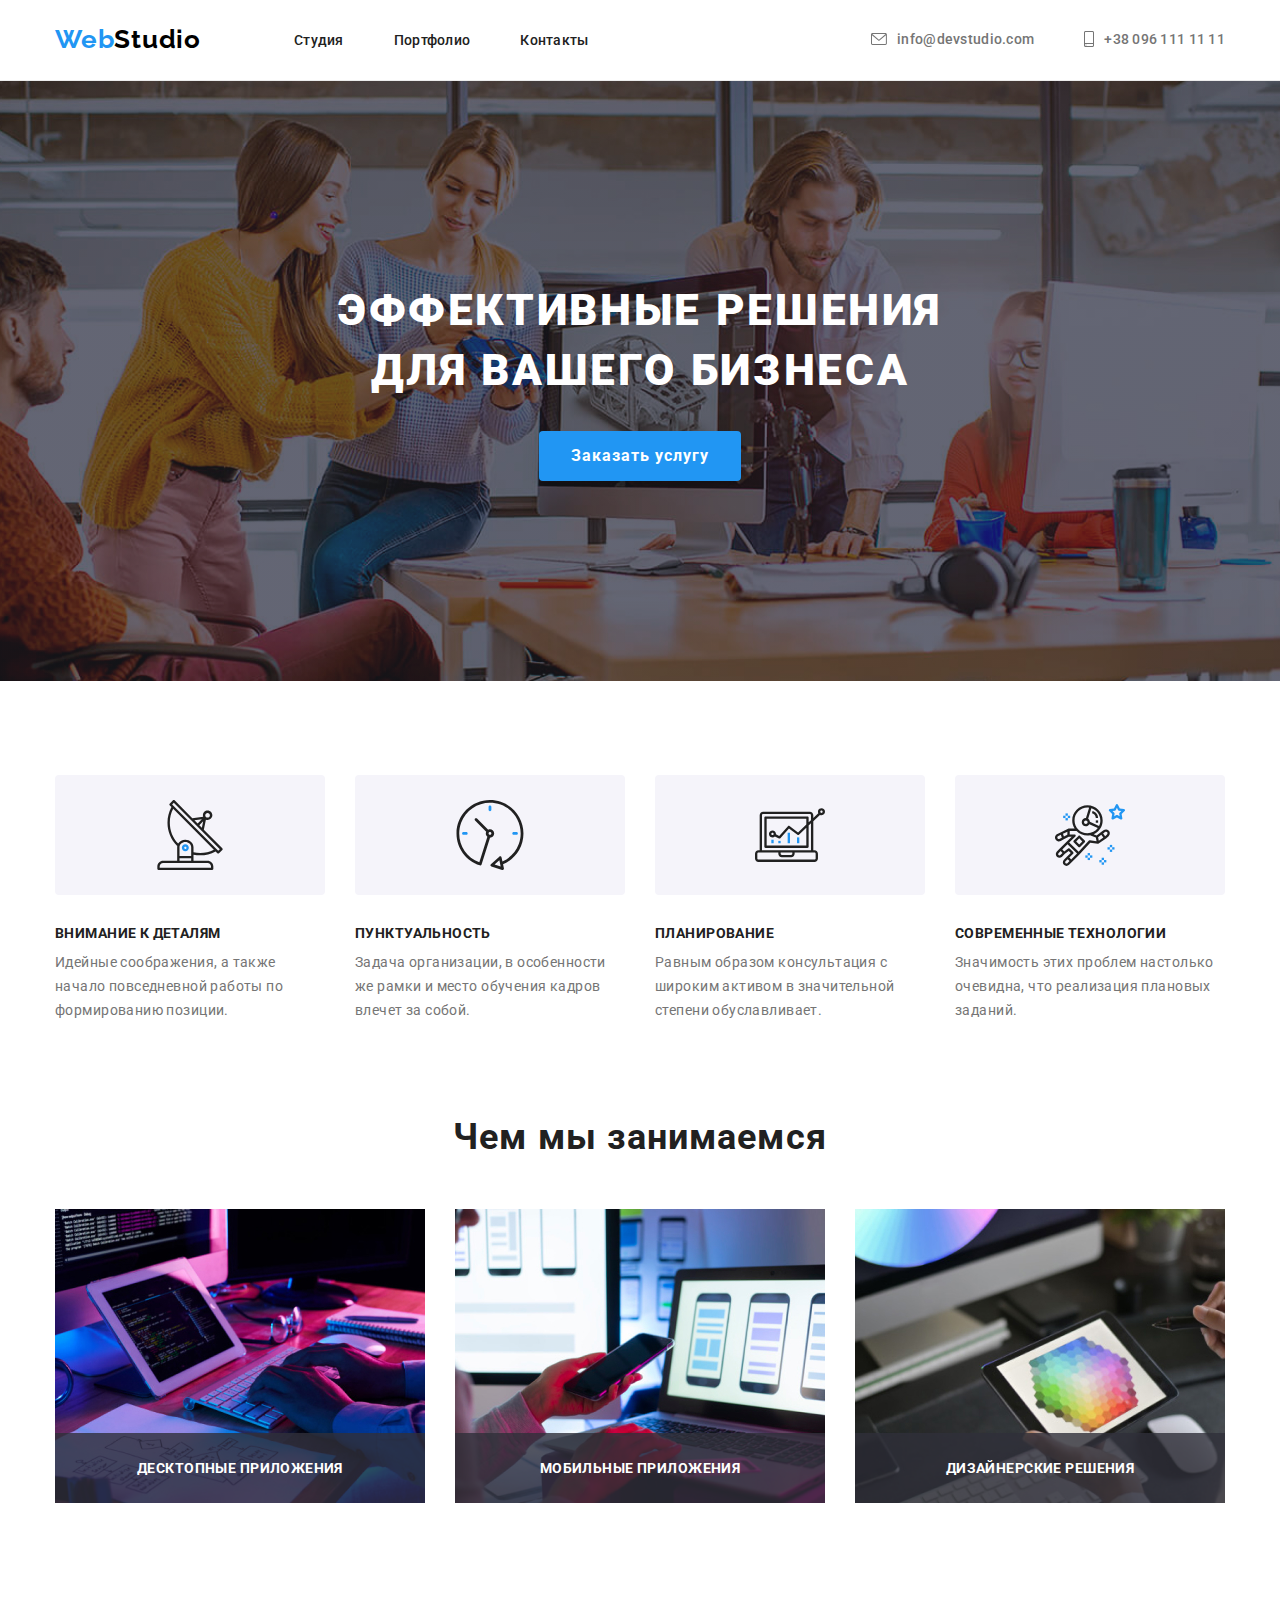
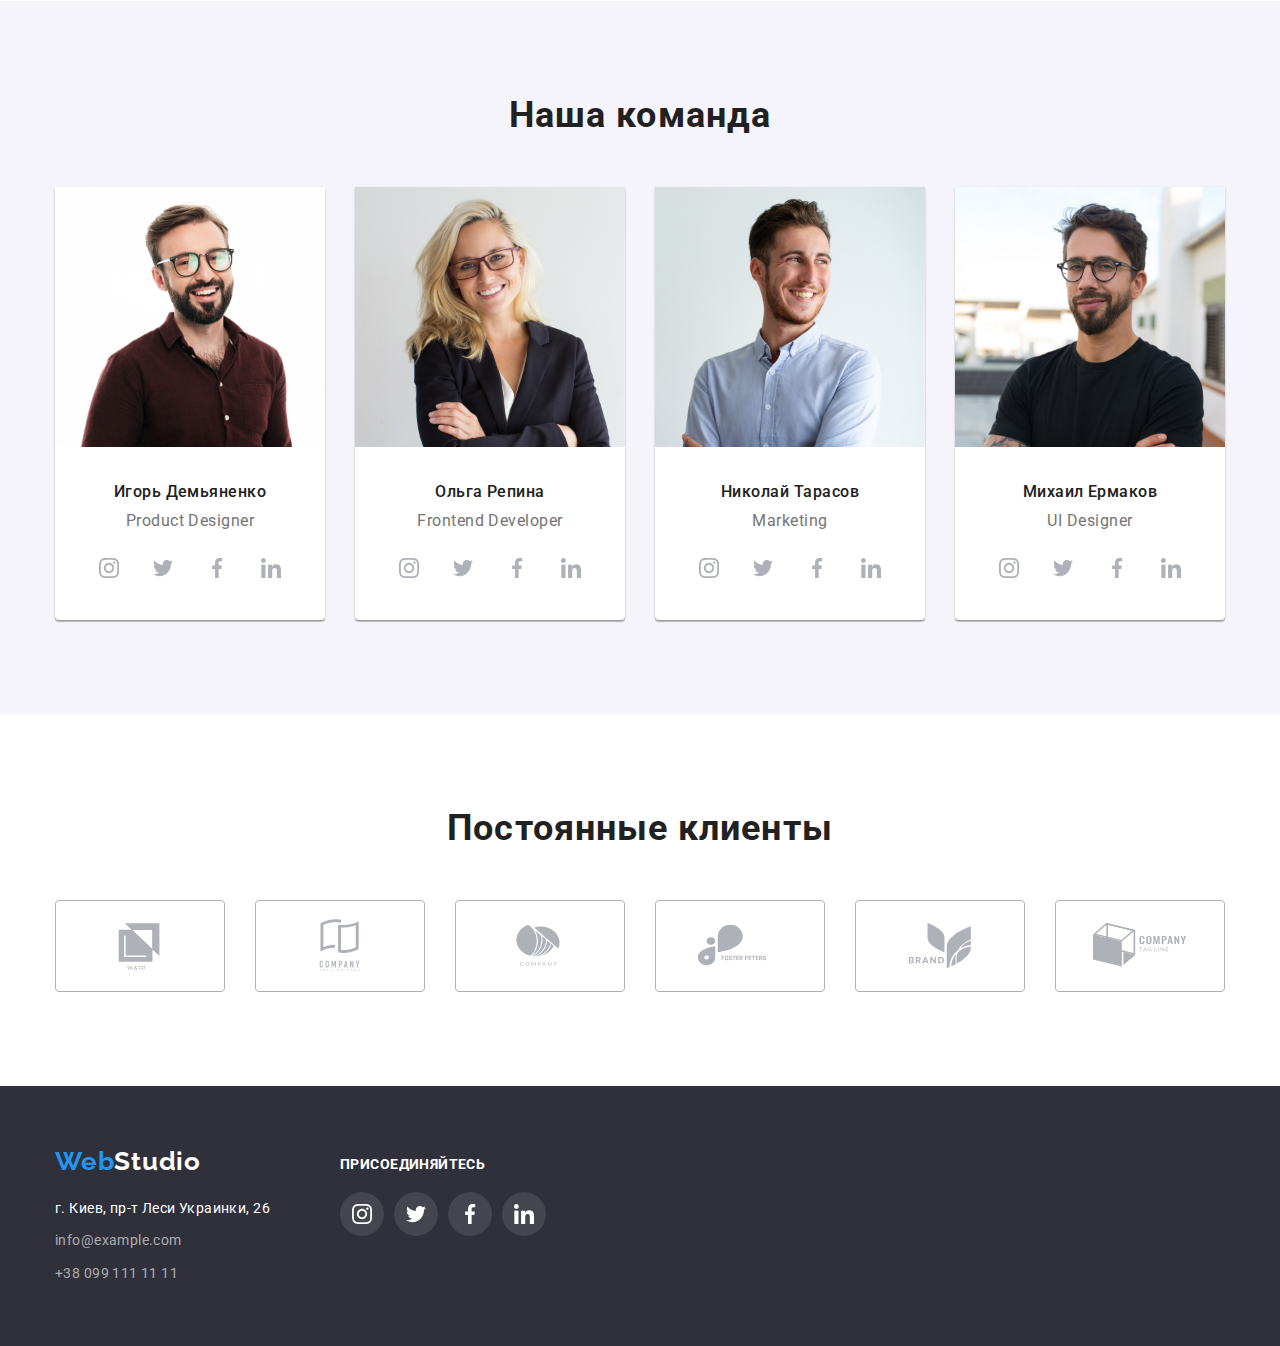
==== commit 261e73f9: "full homework" ====
--- a/index.html
+++ b/index.html
@@ -21,13 +21,13 @@
                         <a href="#" class="header-logo-site"><span class="header-logo-apart-site">Web</span>Studio</a>
                         <ul class="header-nav-items">
                             <li class="header-nav-button"> 
-                                <a href="./index.html">Студия</a>
+                                <a class="header-nav-text" href="./index.html">Студия</a>
                             </li>
                             <li class="header-nav-button">
-                                <a href="./portfolio.html">Портфолио</a>
+                                <a class="header-nav-text" href="./portfolio.html">Портфолио</a>
                             </li>
                             <li class="header-nav-button">
-                                <a href="#">Контакты</a>
+                                <a class="header-nav-text" href="#">Контакты</a>
                             </li>
                         </ul>
                     </nav>
@@ -36,17 +36,17 @@
                             <a href="mail:info@devstudio.com">
                                 <svg class="header-contacts-mail">
                                 <use href="./images/icons/sprite.svg#mail"></use>
-                                </svg>
-                            </a>
-                            <a href="mail:info@devstudio.com">info@devstudio.com</a>
+                                </svg>info@devstudio.com
+                            </a>
+                            <!-- <a href="mail:info@devstudio.com">info@devstudio.com</a> -->
                         </li>
                         <li class="header-contacts-button">
                             <a href="tel:+380961111111">
                                 <svg class="header-contacts-phone">
                                 <use href="./images/icons/sprite.svg#phone"></use>
-                                </svg>
-                            </a>
-                            <a href="tel:+380961111111">+38 096 111 11 11</a>
+                                </svg>+38 096 111 11 11
+                            </a>
+                            <!-- <a href="tel:+380961111111">+38 096 111 11 11</a> -->
                         </li>
                     </ul>
                 </div>
@@ -60,7 +60,7 @@
                     <div class="container-one-section">
                         <h1 class="one-section-title"> Эффективные решения
                         <pre>для вашего бизнеса</pre></h1>
-                        <button type="button" class="one-section-button"><span class="one-section-button-content">Заказать услугу</span></button>
+                        <button type="button" class="one-section-button" data-modal-open><span class="one-section-button-content">Заказать услугу</span></button>
                     </div>
                 </div>
             </section>
@@ -112,12 +112,15 @@
                     <ul class="three-section-items">
                         <li class="three-section-items-li">
                             <img src="./images/work1.jpg" alt="Рабочие процессы нашей команды" width="370" />
+                            <p class="three-section-items-li-text" >Десктопные приложения</p>
                         </li>
                         <li class="three-section-items-li">
                             <img src="./images/work2.jpg" alt="Рабочие процессы нашей команды" width="370" />
+                            <p class="three-section-items-li-text" >Мобильные приложения</p>
                         </li>
                         <li class="three-section-items-li">
                             <img src="./images/work3.jpg" alt="Рабочие процессы нашей команды" width="370" />
+                            <p class="three-section-items-li-text" >Дизайнерские решения</p>
                         </li>
                     </ul>
                 </div>
@@ -342,5 +345,18 @@
                     </div>
                 </div>
             </footer>
+
+        <!-- Modal -->
+        <div class="backdrop hidden" data-modal>
+            <div class="modal">
+                <button type="button" class="modal-button-close" data-modal-close>
+                    <svg class="modal-cross-close">
+                        <use href="./images/icons/sprite.svg#cross-close"></use>
+                    </svg>
+                </button>
+            </div>
+        </div>
+        
+        <script src="./js/modal.js"></script>
     </body>
 </html>--- a/css/styles.css
+++ b/css/styles.css
@@ -4,6 +4,8 @@
   --black-grey-color: #212121;
   --white-color: #ffffff;
   --grey-color: #757575;
+  --duration: 250ms;
+  --timing-function: cubic-bezier(0.4, 0, 0.2, 1);
 }
 
 body {
@@ -62,14 +64,52 @@
   color: var(--blue-color);
 }
 
-.header-nav-button:hover,
-.header-nav-button:focus {
+.header-nav-button {
+  position: relative;
+  transition: color var(--duration) var(--timing-function);
+}
+
+.header-nav-button:hover {
   color: var(--blue-color);
   cursor: pointer;
 }
 
+.header-nav-button a {
+  transition: color var(--duration) var(--timing-function);
+}
+
+.header-nav-button a:focus {
+  color: var(--blue-color);
+}
+
 .header-nav-button:not(last-shild) {
   margin-right: 50px;
+}
+
+.header-nav-text::after {
+  content: '';
+  display: block;
+  position: absolute;
+  bottom: -33px;
+  width: 100%;
+  height: 4px;
+  background-color: var(--blue-color);
+  border-radius: 2px;
+  opacity: 0;
+}
+
+.header-nav-text:hover::after,
+.header-nav-text:focus::after {
+  content: '';
+  display: block;
+  position: absolute;
+  bottom: -33px;
+  width: 100%;
+  height: 4px;
+  background-color: var(--blue-color);
+  border-radius: 2px;
+  opacity: 1;
+  transition: opacity var(--duration) var(--timing-function);
 }
 
 .header-contacts-items {
@@ -87,8 +127,18 @@
   justify-content: center;
 }
 
-.header-contacts-button:hover,
-.header-contacts-button:focus {
+.header-contacts-button a {
+  display: flex;
+  align-items: center;
+  justify-content: center;
+  transition: color var(--duration) var(--timing-function);
+}
+
+.header-contacts-button a:focus {
+  color: var(--blue-color);
+}
+
+.header-contacts-button:hover {
   color: var(--blue-color);
   cursor: pointer;
 }
@@ -196,11 +246,12 @@
   display: flex;
   align-items: center;
   justify-content: center;
+  transition: background-color var(--duration) var(--timing-function);
 }
 
 .footer-item:focus,
 .footer-item:hover {
-  background: var(--blue-color);
+  background-color: var(--blue-color);
 }
 
 .footer-icons {
@@ -350,6 +401,28 @@
   margin-right: 30px;
 }
 
+.three-section-items-li {
+  position: relative;
+}
+
+.three-section-items-li-text {
+  font-weight: bold;
+  font-size: 14px;
+  line-height: 1.142;
+  letter-spacing: 0.03em;
+  text-transform: uppercase;
+  color: var(--white-color);
+  width: 370px;
+  height: 70px;
+  background: rgba(47, 48, 58, 0.8);
+  display: flex;
+  justify-content: center;
+  align-items: center;
+  position: absolute;
+  bottom: 4px;
+  left: 0;
+}
+
 /* Four section */
 
 .four-section {
@@ -417,11 +490,14 @@
   align-items: center;
   justify-content: center;
   margin-right: 10px;
+  transition: background-color var(--duration) var(--timing-function),
+    border-radius var(--duration) var(--timing-function),
+    var(--four-icons) var(--duration) var(--timing-function);
 }
 
 .four-section-a:focus,
 .four-section-a:hover {
-  background: var(--blue-color);
+  background-color: var(--blue-color);
   border-radius: 50% 50%;
   --four-icons: white;
   cursor: pointer;
@@ -463,6 +539,8 @@
   display: flex;
   justify-content: center;
   align-items: center;
+  transition: border var(--duration) var(--timing-function),
+    var(--five-icons) var(--duration) var(--timing-function);
 }
 
 .five-section-a:hover,
@@ -475,6 +553,58 @@
   width: 106px;
   height: 60px;
   fill: #afb1b8;
+}
+
+/* Modal */
+
+.backdrop {
+  position: fixed;
+  top: 0;
+  left: 0;
+  width: 100vw;
+  height: 100vh;
+  background: rgba(0, 0, 0, 0.2);
+  opacity: 1;
+  transition: opacity var(--duration) var(--timing-function),
+    visibility var(--duration) var(--timing-function);
+}
+
+.hidden {
+  opacity: 0;
+  visibility: hidden;
+  pointer-events: none;
+}
+
+.modal {
+  position: absolute;
+  top: 50%;
+  left: 50%;
+  transform: translate(-50%, -50%);
+  width: 528px;
+  height: 581px;
+  background: var(--white-color);
+  display: flex;
+  justify-content: flex-end;
+  box-shadow: 0px 1px 3px rgba(0, 0, 0, 0.12), 0px 1px 1px rgba(0, 0, 0, 0.14),
+    0px 2px 1px rgba(0, 0, 0, 0.2);
+  border-radius: 4px;
+  animation: modal var(--duration) var(--timing-function);
+}
+
+.modal-button-close {
+  width: 30px;
+  height: 30px;
+  border-radius: 50% 50%;
+  margin-top: 8px;
+  margin-right: 8px;
+  cursor: pointer;
+  border: 1px solid rgba(114, 42, 42, 0.1);
+  background: inherit;
+}
+
+.modal-cross-close {
+  width: 11px;
+  height: 11px;
 }
 
 /* PORTFOLIO.html */
@@ -508,12 +638,16 @@
   color: var(--black-grey-color);
   padding: 6px 22px 6px 22px;
   border: none;
+  transition: color var(--duration) var(--timing-function),
+    background-color var(--duration) var(--timing-function),
+    border-radius var(--duration) var(--timing-function),
+    box-shadow var(--duration) var(--timing-function);
 }
 
 .portfolio-section-button:hover,
 .portfolio-section-button:focus {
   color: white;
-  background: #2196f3;
+  background-color: #2196f3;
   border-radius: 4px;
   cursor: pointer;
   box-shadow: 0px 3px 1px rgba(0, 0, 0, 0.1), 0px 1px 2px rgba(0, 0, 0, 0.08),
@@ -531,6 +665,7 @@
   background: white;
   margin-right: 30px;
   cursor: pointer;
+  transition: box-shadow var(--duration) var(--timing-function);
 }
 
 .portfolio-section-two-li:hover,
@@ -545,6 +680,37 @@
 
 .portfolio-section-two-li:nth-child(-n + 6) {
   margin-bottom: 30px;
+}
+
+.portfolio-section-container-image-and-text {
+  position: relative;
+  overflow: hidden;
+}
+
+.portfolio-section-overlay {
+  position: absolute;
+  top: 0;
+  left: 0;
+  width: 100%;
+  height: 100%;
+  display: flex;
+  align-items: center;
+  padding: 0 24px;
+  background: rgba(33, 150, 243, 0.9);
+  transform: translateY(100%);
+  transition: transform var(--duration) var(--timing-function);
+}
+
+.portfolio-section-two-li:hover .portfolio-section-overlay,
+.portfolio-section-two-li:focus .portfolio-section-overlay {
+  transform: translateY(0);
+}
+
+.portfolio-section-text-after-image {
+  font-size: 18px;
+  line-height: 1.555;
+  letter-spacing: 0.03em;
+  color: var(--white-color);
 }
 
 .portfolio-section-title-and-text {
@@ -569,3 +735,14 @@
   letter-spacing: 0.03em;
   color: var(--grey-color);
 }
+
+/* Animation */
+
+@keyframes modal {
+  0% {
+    transform: translate(-50%, -50%) scale(0);
+  }
+  100% {
+    transform: translate(-50%, -50%) scale(1);
+  }
+}
